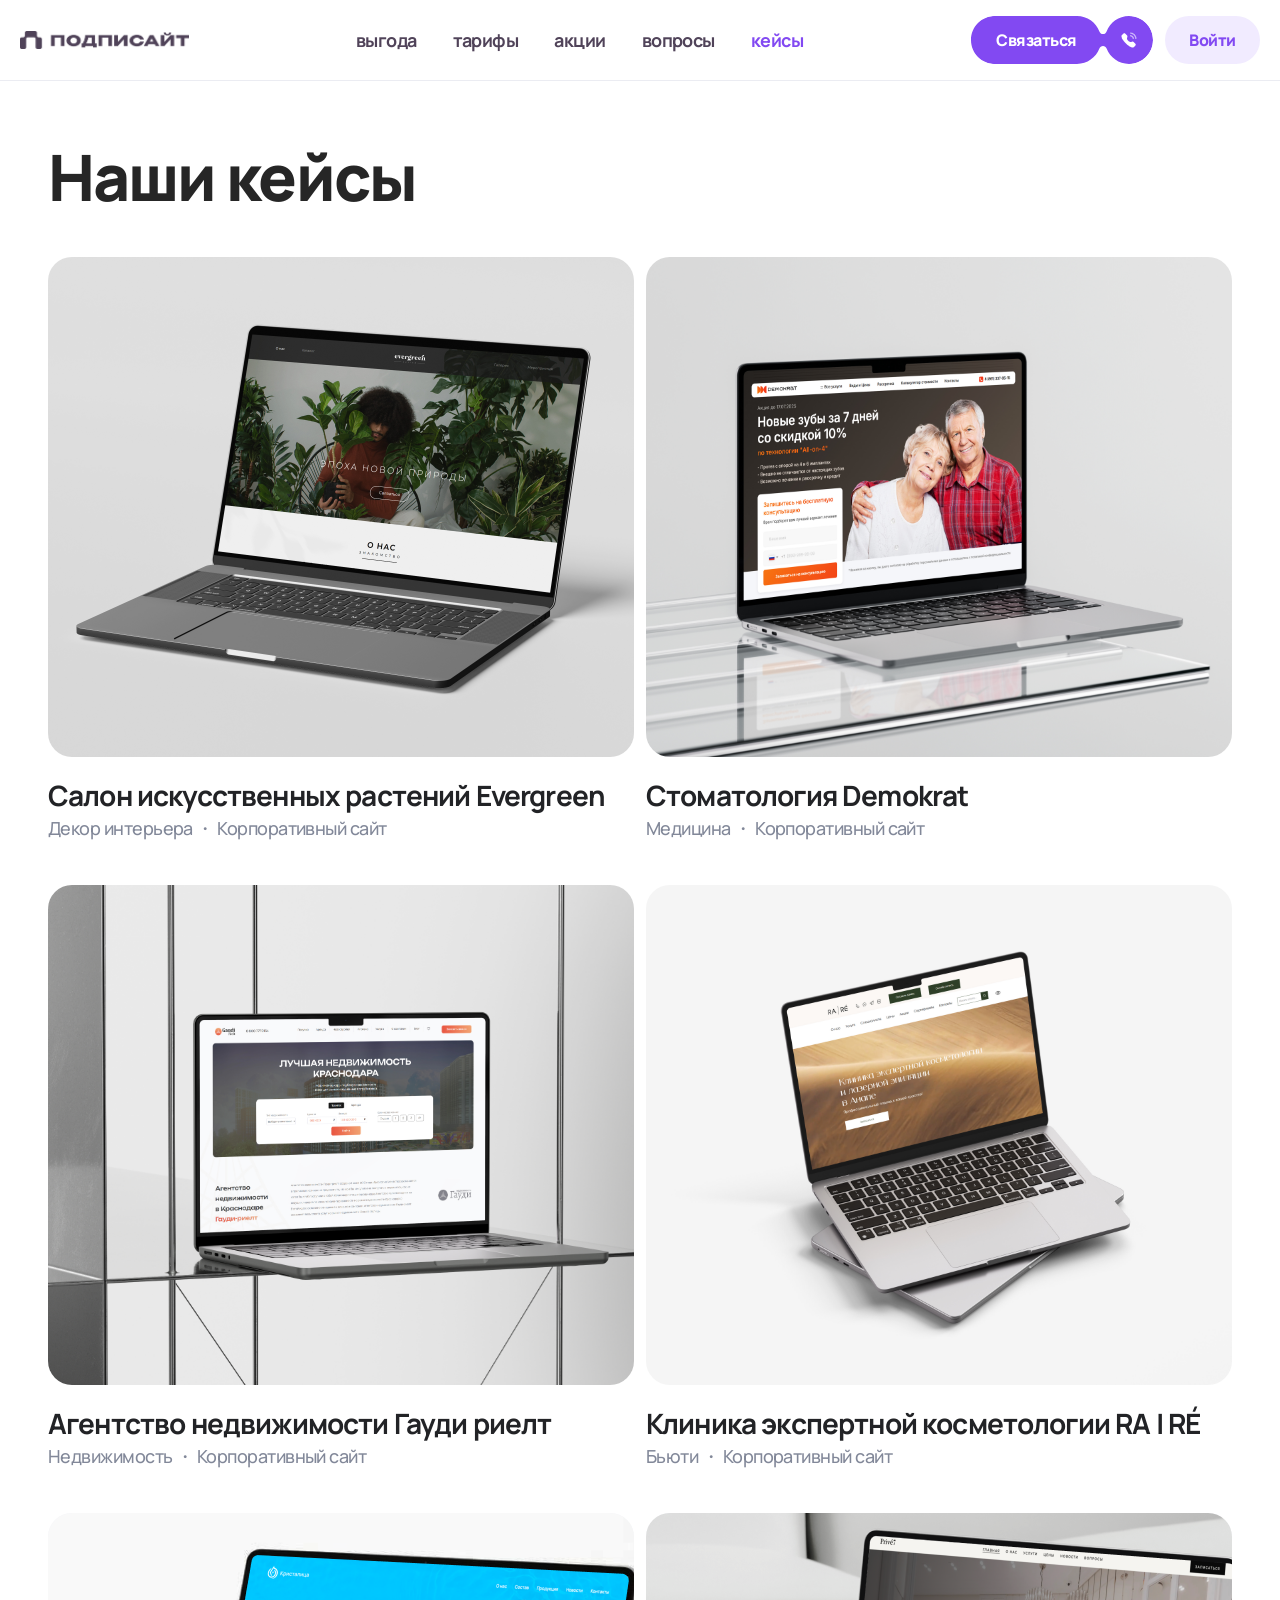
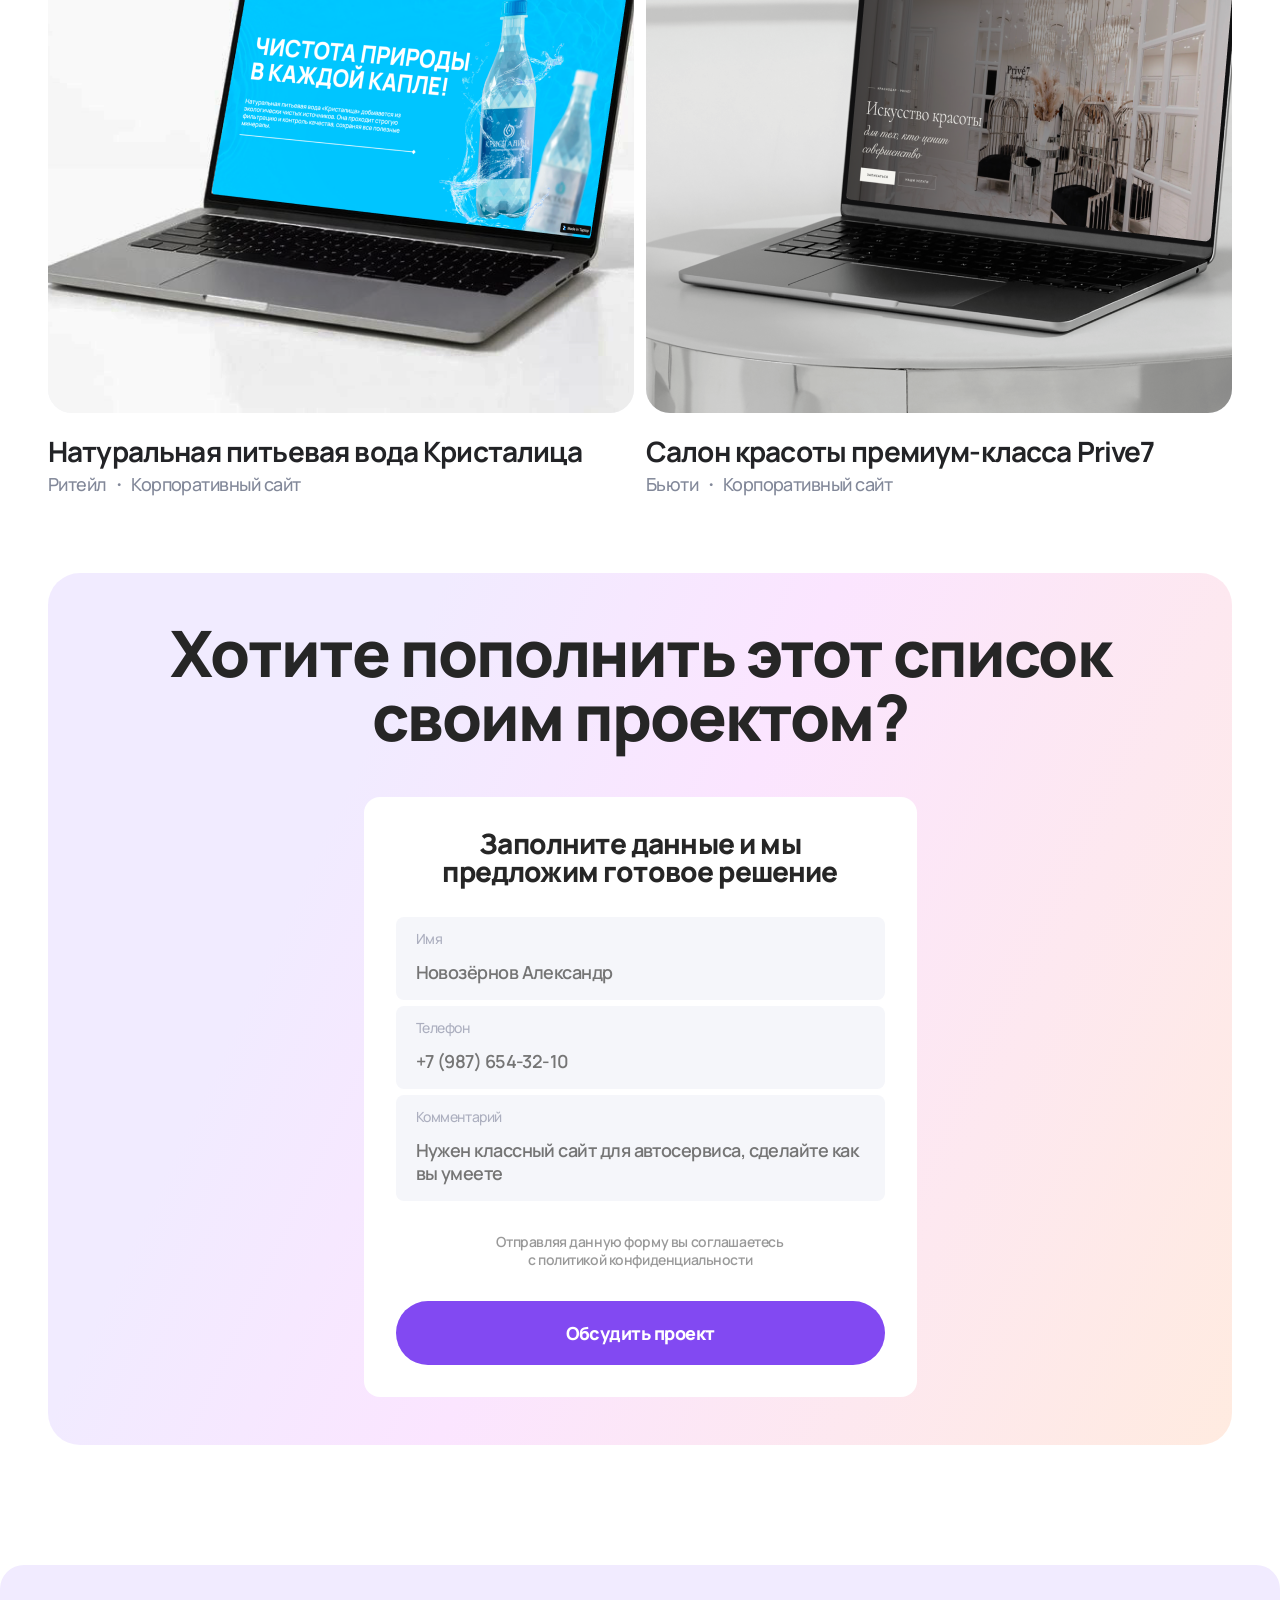
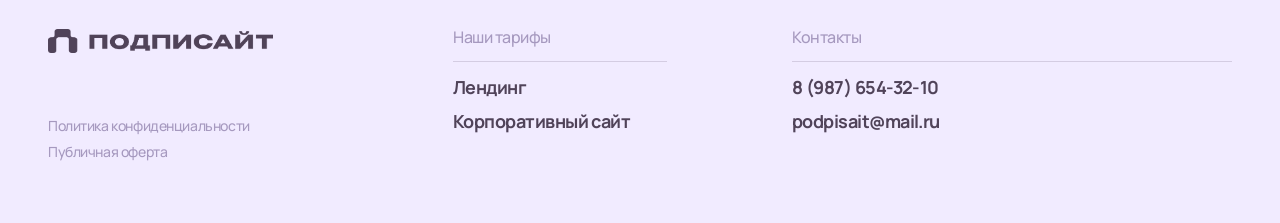
==== cases.html @ 57ae301f "add hero carousel slide 2, mobile UI fixes, new assets - Hero card becomes a carousel: arrow advance" ====
<!DOCTYPE html>
<html lang="ru">
<head>
  <meta charset="UTF-8">
  <meta name="viewport" content="width=device-width, initial-scale=1.0">
  <title>Наши кейсы — Подписайт</title>
  <link rel="preconnect" href="https://fonts.googleapis.com">
  <link rel="preconnect" href="https://fonts.gstatic.com" crossorigin>
  <link href="https://fonts.googleapis.com/css2?family=Manrope:wght@400;500;600;700;800&family=Inter:wght@400;500&display=swap" rel="stylesheet">
  <link rel="stylesheet" href="styles/main.css">
  <style>
    .cp-section {
      padding: 64px 0 80px;
    }
    .cp-inner {
      max-width: 1344px;
      margin: 0 auto;
      padding: 0 48px;
    }
    .cp-title {
      font-size: 64px;
      font-weight: 800;
      color: #262626;
      letter-spacing: -1.92px;
      line-height: 1;
      margin-bottom: 48px;
    }
    .cp-grid {
      display: flex;
      flex-wrap: wrap;
      gap: 48px 12px;
    }
    .cp-card {
      width: calc(50% - 6px);
      display: flex;
      flex-direction: column;
      gap: 24px;
    }
    .cp-img {
      background: #f5f6fa;
      height: 500px;
      border-radius: 24px;
      overflow: hidden;
    }
    .cp-img img {
      width: 100%;
      height: 100%;
      object-fit: cover;
      display: block;
      transition: transform .4s cubic-bezier(.22,1,.36,1);
      transform-origin: center;
    }
    .cp-card:hover .cp-img img { transform: scale(1.2); }
    .cp-card-title {
      font-size: 28px;
      font-weight: 700;
      color: #222326;
      letter-spacing: -0.84px;
      line-height: 1;
      margin: 0;
    }
    .cp-card-type {
      font-size: 18px;
      font-weight: 500;
      color: #828899;
      letter-spacing: -0.54px;
      line-height: 1;
      margin: 10px 0 0;
    }

    /* CTA */
    .cp-cta-wrap {
      max-width: 1344px;
      margin: 0 auto;
      padding: 0 48px 120px;
    }
    .cp-cta-card {
      background: linear-gradient(-64.79deg, #FFEBE0 0%, #FBE5FF 50%, #F1EBFF 75%);
      border-radius: 32px;
      padding: 48px;
      display: flex;
      flex-direction: column;
      align-items: center;
      gap: 48px;
    }
    .cp-cta-title {
      font-size: 64px;
      font-weight: 800;
      color: #262626;
      letter-spacing: -1.92px;
      line-height: 1;
      text-align: center;
      max-width: 1004px;
      margin: 0;
    }
    .cp-form-card {
      background: #fff;
      border-radius: 16px;
      padding: 32px;
      width: 553px;
      display: flex;
      flex-direction: column;
      align-items: center;
      gap: 32px;
    }
    .cp-form-title {
      font-size: 28px;
      font-weight: 800;
      color: #262626;
      letter-spacing: -0.84px;
      text-align: center;
      max-width: 473px;
      line-height: 1;
      margin: 0;
    }
    .cp-fields {
      display: flex;
      flex-direction: column;
      gap: 6px;
      width: 100%;
    }
    .cp-field {
      background: #f5f6fa;
      border-radius: 8px;
      padding: 14px 20px 16px;
      display: flex;
      flex-direction: column;
      gap: 14px;
    }
    .cp-field label {
      font-size: 14px;
      font-weight: 500;
      color: #acafbf;
      letter-spacing: -0.42px;
      line-height: 16px;
      display: block;
    }
    .cp-field input,
    .cp-field textarea {
      font-size: 18px;
      font-weight: 600;
      color: #737580;
      letter-spacing: -0.54px;
      line-height: 23px;
      background: transparent;
      border: none;
      outline: none;
      font-family: 'Manrope', sans-serif;
      width: 100%;
      resize: none;
    }
    .cp-field textarea { min-height: 46px; }
    .cp-privacy {
      font-size: 14px;
      font-weight: 600;
      color: rgba(0,0,0,0.4);
      text-align: center;
      letter-spacing: -0.42px;
      line-height: 18px;
      margin: 0;
    }
    .cp-btn {
      background: #8249f2;
      color: #fff;
      font-size: 18px;
      font-weight: 800;
      letter-spacing: -0.54px;
      border: none;
      border-radius: 100px;
      padding: 23px 33px;
      width: 489px;
      cursor: pointer;
      line-height: 1;
      font-family: 'Manrope', sans-serif;
      transition: opacity .2s;
    }
    .cp-btn:hover { opacity: .88; }

    @media (max-width: 768px) {
      .cp-section { padding: 24px 0 40px; }
      .cp-inner { padding: 0 16px; }
      .cp-title { font-size: 36px; letter-spacing: -1.08px; margin-bottom: 24px; }
      .cp-grid { gap: 32px; }
      .cp-card { width: 100%; gap: 16px; }
      .cp-img { height: 220px; border-radius: 16px; }
      .cp-card-title { font-size: 18px; letter-spacing: -0.54px; }
      .cp-card-type { font-size: 14px; margin: 6px 0 0; }

      .cp-cta-wrap { padding: 0 8px 40px; }
      .cp-cta-card { border-radius: 24px; padding: 32px 16px; gap: 24px; }
      .cp-cta-title { font-size: 28px; letter-spacing: -0.84px; }
      .cp-form-card { width: 100%; padding: 24px 16px; gap: 20px; }
      .cp-form-title { font-size: 20px; }
      .cp-btn { width: 100%; font-size: 16px; padding: 18px 24px; }
    }
  </style>
</head>
<body>

<!-- ═══════════ HEADER ═══════════ -->
<header class="header">
  <div class="header-inner">
    <a class="header-logo" href="index.html"><img src="assets/icons/logo-header.png" alt="Подписайт"></a>

    <nav class="header-nav">
      <a href="index.html#why">выгода</a>
      <a href="index.html#plans">тарифы</a>
      <a href="index.html#sale">акции</a>
      <a href="index.html#faq">вопросы</a>
      <a href="cases.html" style="color:var(--purple);">кейсы</a>
    </nav>

    <div class="header-actions">
      <a class="btn-contact" href="tel:+79876543210">
        <span class="btn-contact-text">Связаться</span>
        <span class="btn-contact-phone-wrap">
          <img class="icon" src="assets/icons/calling.png" alt="">
        </span>
      </a>
      <a class="btn-login" href="#">Войти</a>
      <button class="header-burger" id="headerBurger" aria-label="Меню" onclick="toggleMobileMenu()">
        <span></span><span></span><span></span>
      </button>
    </div>
  </div>
</header>

<div class="mobile-menu" id="mobileMenu">
  <div class="mobile-menu-inner">
    <div class="mobile-menu-nav-group">
      <p class="mobile-menu-label">навигация</p>
      <div class="mobile-menu-divider"></div>
      <div class="mobile-menu-links">
        <a href="index.html#why" onclick="closeMobileMenu()">выгода</a>
        <a href="index.html#plans" onclick="closeMobileMenu()">тарифы</a>
        <a href="index.html#sale" onclick="closeMobileMenu()">акции</a>
        <a href="index.html#faq" onclick="closeMobileMenu()">вопросы</a>
        <a href="cases.html" style="color:var(--purple);" onclick="closeMobileMenu()">кейсы</a>
      </div>
    </div>
    <div class="mobile-menu-contact-group">
      <p class="mobile-menu-label">связаться</p>
      <div class="mobile-menu-divider"></div>
      <div class="mobile-menu-links">
        <a href="tel:+79876543210">8 (987) 654-32-10</a>
        <a href="mailto:podpisait@mail.ru">podpisait@mail.ru</a>
      </div>
    </div>
  </div>
</div>

<script>
function toggleMobileMenu() {
  const menu = document.getElementById('mobileMenu');
  const burger = document.getElementById('headerBurger');
  const open = menu.classList.toggle('open');
  burger.classList.toggle('open', open);
  document.body.style.overflow = open ? 'hidden' : '';
}
function closeMobileMenu() {
  document.getElementById('mobileMenu').classList.remove('open');
  document.getElementById('headerBurger').classList.remove('open');
  document.body.style.overflow = '';
}
</script>

<!-- ═══════════ CASES ═══════════ -->
<section class="cp-section">
  <div class="cp-inner">
    <h1 class="cp-title">Наши кейсы</h1>
    <div class="cp-grid">

      <div class="cp-card">
        <div class="cp-img"><img src="assets/images/case-evergreen.png" alt="Evergreen"></div>
        <div>
          <p class="cp-card-title">Салон искусственных растений Evergreen</p>
          <p class="cp-card-type">Декор интерьера ・ Корпоративный сайт</p>
        </div>
      </div>

      <div class="cp-card">
        <div class="cp-img"><img src="assets/images/case-demokrat.png" alt="Demokrat"></div>
        <div>
          <p class="cp-card-title">Стоматология Demokrat</p>
          <p class="cp-card-type">Медицина ・ Корпоративный сайт</p>
        </div>
      </div>

      <div class="cp-card">
        <div class="cp-img"><img src="assets/images/case-gaudi.png" alt="Гауди риелт"></div>
        <div>
          <p class="cp-card-title">Агентство недвижимости Гауди риелт</p>
          <p class="cp-card-type">Недвижимость ・ Корпоративный сайт</p>
        </div>
      </div>

      <div class="cp-card">
        <div class="cp-img"><img src="assets/images/case-rare.png" alt="RA|RÉ"></div>
        <div>
          <p class="cp-card-title">Клиника экспертной косметологии RA | RÉ</p>
          <p class="cp-card-type">Бьюти ・ Корпоративный сайт</p>
        </div>
      </div>

      <div class="cp-card">
        <div class="cp-img"><img src="assets/images/case-kristalica.png" alt="Кристалица"></div>
        <div>
          <p class="cp-card-title">Натуральная питьевая вода Кристалица</p>
          <p class="cp-card-type">Ритейл ・ Корпоративный сайт</p>
        </div>
      </div>

      <div class="cp-card">
        <div class="cp-img"><img src="assets/images/case-prive7.png" alt="Prive7"></div>
        <div>
          <p class="cp-card-title">Салон красоты премиум-класса Prive7</p>
          <p class="cp-card-type">Бьюти ・ Корпоративный сайт</p>
        </div>
      </div>

    </div>
  </div>
</section>

<!-- ═══════════ CTA ═══════════ -->
<div class="cp-cta-wrap">
  <div class="cp-cta-card">
    <h2 class="cp-cta-title">Хотите пополнить этот список своим проектом?</h2>
    <div class="cp-form-card">
      <h3 class="cp-form-title">Заполните данные и мы предложим готовое решение</h3>
      <div class="cp-fields">
        <div class="cp-field">
          <label>Имя</label>
          <input type="text" placeholder="Новозёрнов Александр">
        </div>
        <div class="cp-field">
          <label>Телефон</label>
          <input type="tel" placeholder="+7 (987) 654-32-10">
        </div>
        <div class="cp-field">
          <label>Комментарий</label>
          <textarea placeholder="Нужен классный сайт для автосервиса, сделайте как вы умеете"></textarea>
        </div>
      </div>
      <p class="cp-privacy">Отправляя данную форму вы соглашаетесь<br>с политикой конфиденциальности</p>
      <button class="cp-btn">Обсудить проект</button>
    </div>
  </div>
</div>

<!-- ═══════════ FOOTER ═══════════ -->
<footer class="footer">
  <div class="footer-inner">
    <div class="footer-left">
      <div class="footer-logo"><img src="assets/icons/logo-footer.png" alt="Подписайт"></div>
      <div class="footer-links">
        <a href="#">Политика конфиденциальности</a>
        <a href="#">Публичная оферта</a>
      </div>
    </div>
    <div class="footer-right">
      <div class="footer-col" style="width:214px;">
        <p class="footer-col-title">Наши тарифы</p>
        <div class="footer-divider"></div>
        <div class="footer-col-items">
          <a href="index.html#plans">Лендинг</a>
          <a href="index.html#plans">Корпоративный сайт</a>
        </div>
      </div>
      <div class="footer-col" style="width:440px;">
        <p class="footer-col-title">Контакты</p>
        <div class="footer-divider"></div>
        <div class="footer-col-items">
          <a href="tel:+79876543210">8 (987) 654-32-10</a>
          <a href="mailto:podpisait@mail.ru">podpisait@mail.ru</a>
        </div>
      </div>
    </div>
  </div>
</footer>

</body>
</html>
---- styles/main.css ----
/* ==========================================
   ПОДПИСАЙТ — Main Styles
   ========================================== */

:root {
  --purple:       #8249f2;
  --purple-light: #f1ebff;
  --orange:       #ff8040;
  --dark-text:    #504359;
  --medium-text:  #9085a6;
  --grey-text:    #737580;
  --grey-60:      #8a8c99;
  --grey-75:      #acafbf;
  --grey-bg:      #f5f6fa;
  --grey-border:  #e1e3eb;
  --purple-note:  #b1a3cc;
}

*, *::before, *::after { box-sizing: border-box; margin: 0; padding: 0; }
html  { scroll-behavior: smooth; }
body  {
  font-family: 'Manrope', sans-serif;
  background: #fff;
  color: var(--dark-text);
  overflow-x: hidden;
}

/* ── Container ── */
.container {
  max-width: 1344px;
  margin: 0 auto;
  padding: 0 48px;
}

/* ==========================================
   HEADER
   ========================================== */
.header {
  position: sticky;
  top: 0;
  z-index: 100;
  background: #fff;
  border-bottom: 1px solid #ebecf2;
}
.header-inner {
  max-width: 1344px;
  margin: 0 auto;
  padding: 16px 20px;
  display: flex;
  align-items: center;
  justify-content: space-between;
  position: relative;
}
.header-logo img { height: 18px; width: auto; display: block; }
.header-nav {
  position:static ;
  justify-self: center;
  transform: none;
  display: flex;
  gap: 36px;
  align-items: center;
}
.header-nav a {
  font-size: 18px;
  font-weight: 700;
  color: var(--dark-text);
  text-decoration: none;
  letter-spacing: -0.54px;
  white-space: nowrap;
  transition: color .2s;
}
.header-nav a:hover { color: var(--purple); }
.header-actions { justify-self: end; display: flex; gap: 12px; align-items: center; }

.btn-contact {
  display: flex;
  align-items: center;
  gap: 8px;
  background: url('../assets/icons/union-btn.svg') no-repeat center / contain;
  color: #fff;
  font-size: 16px;
  font-weight: 800;
  letter-spacing: -0.48px;
  padding: 0 38px;
  height: 48px;
  border-radius: 1000px;
  border: none;
  cursor: pointer;
  text-decoration: none;
  white-space: nowrap;
  transition: opacity .2s;
}

.btn-contact-text {
  line-height: 1;
  transform: translateX(-12px); /* левее */
}

.btn-contact-phone-wrap {
  transform: translateX(23px); /* вправо */
}

.btn-contact:hover { opacity: .9; }
.btn-contact .icon { width: 18px; height: 18px; flex-shrink: 0; margin-top: 5px; }

.btn-login {
  display: flex;
  align-items: center;
  justify-content: center;
  width: 95px;
  height: 48px;
  background: var(--purple-light);
  color: var(--purple);
  font-size: 16px;
  font-weight: 800;
  letter-spacing: -0.48px;
  padding: 16px 24px;
  border-radius: 1000px;
  border: none;
  cursor: pointer;
  text-decoration: none;
  white-space: nowrap;
  transition: background .2s;
}
.btn-login:hover { background: #e5d7ff; }

/* ==========================================
   HERO SECTION
   ========================================== */
.hero-section {
  background: var(--purple-light);
  padding: 32px 0 40px;
  overflow: hidden;
}
.hero-inner {
  max-width: 1344px;
  margin: 0 auto;
  padding: 0 48px;
  display: grid;
  grid-template-columns: 666px 1fr;
  gap: 12px;
  align-items: start;
}
.hero-left { display: flex; flex-direction: column; gap: 12px; }

/* Gradient card (top-left) */
.hero-gradient-card {
  background: linear-gradient(220.5deg, #fecfbd 13.2%, #b080e3 54.3%, #6322ff 128.7%);
  border-radius: 30px;
  padding: 48px;
  min-height: 333px;
  display: flex;
  align-items: center;
  justify-content: center;
  text-align: center;
  position: relative;
  overflow: hidden;
}
.hero-gradient-card h1 {
  font-size: 50px;
  font-weight: 800;
  color: #fff;
  line-height: 1.1;
  letter-spacing: -1.5px;
  max-width: 527px;
   margin: 0 auto;
  position: relative;
  z-index: 1;
}

/* Bottom two small cards */
.hero-cards-row {
  display: grid;
  grid-template-columns: 1fr 1fr;
  gap: 10px;
}
.hero-small-card {
  background: #fff;
  border-radius: 30px;
  padding: 32px;
  min-height: 333px;
  position: relative;
  overflow: hidden;
}
.hero-small-card h3 {
  font-size: 30px;
  font-weight: 800;
  color: var(--dark-text);
  line-height: 1;
  letter-spacing: -0.96px;
  margin-bottom: 16px;
  position: relative;
  z-index: 1;
  max-width: none;
}
.hero-small-card p {
  font-size: 18px;
  font-weight: 500;
  color: var(--medium-text);
  line-height: 1.15;
  letter-spacing: -0.54px;
  position: relative;
  z-index: 1;
  max-width: none;
}
.hero-small-card .card-img {
  position: absolute;
  bottom: -25px;
  right: -5px;
  width: 210px;
  height: auto;
  object-fit: contain;
  object-position: bottom right;
   transform: rotate(8deg);
  transform-origin: bottom right;
}

.card-img1 {
  position: absolute;
  bottom: -8px;
  right: -20px;
  width: 260px;
  height: auto;
  object-fit: contain;
  object-position: bottom right;
   transform: rotate(8deg);
  transform-origin: bottom right;
}

/* Main pricing card (right) */
.hero-main-card {
  background: #fff url('../assets/images/card_background.png');
   background-size: contain;
  background-repeat: no-repeat; 
  border-radius: 30px;
  padding: 48px;
  min-height: 677px;
  position: relative;
  overflow: hidden;
  display: flex;
  flex-direction: column;
  justify-content: flex-start;
}
.hero-main-card h2 {
  font-size: 48px;
  font-weight: 800;
  color: var(--dark-text);
  line-height: 1.1;
  letter-spacing: -1.44px;
  margin-bottom: 20px;
  max-width: 530px;
  position: relative;
  z-index: 2;
}
.hero-main-card .subtitle {
  font-size: 20px;
  font-weight: 500;
  color: var(--medium-text);
  line-height: 1.15;
  letter-spacing: -0.84px;
  margin-bottom: 36px;
  position: relative;
  z-index: 2;
}
.hero-main-card .btn-orange { position: relative; z-index: 2; margin-top: 252px; }

.hero-phone-img {
  position: absolute;
  bottom: -70px;
  right: -280px;
  width: 850px;
  height: auto;
  object-fit: contain;
  object-position: bottom right;
  z-index: 1;
}
.hero-decoration-img {
  position: absolute;
  top: 50%;
  left: 45%;
  transform: translate(-20%, -52%) rotate(-5.77deg);
  width: 580px;
  opacity: 0.5;
  pointer-events: none;
  z-index: 0;
}
.arrow-btn {
  position: absolute;
  bottom: 300px;
  right: 14px;
  width: 39px;
  height: 39px;
  z-index: 3;
  cursor: pointer;
}
.arrow-btn img { width: 100%; height: 100%; display: block; }
.arrow-btn { transition: opacity 0.35s ease; }

.hero-phone-img { transition: opacity 0.4s ease; }
.hero-main-card.hero-slide2-active .hero-phone-img { opacity: 0; }

/* ── Hero Slide 2 ── */
.hero-slide-2 {
  position: absolute;
  inset: 0;
  border-radius: 30px;
  overflow: hidden;
  z-index: 10;
  opacity: 0;
  pointer-events: none;
  transition: opacity 0.4s ease;
  display: flex;
  flex-direction: column;
  align-items: center;
  justify-content: flex-start;
  padding: 52px 48px 48px;
  background: linear-gradient(248.29deg, #793df2 22.667%, #331a66 87.459%);
}
.hero-slide-2.active {
  opacity: 1;
  pointer-events: auto;
}
.hero-s2-blur {
  position: absolute;
  pointer-events: none;
}
.hero-s2-blur-1 {
  width: 525px;
  left: -247px;
  top: 85px;
  opacity: 0.6;
  filter: blur(72px);
  transform: rotate(23.25deg);
}
.hero-s2-blur-2 {
  width: 332px;
  left: 114px;
  top: -177px;
  opacity: 0.4;
  filter: blur(72px);
  transform: rotate(69.43deg);
}
.hero-s2-heading {
  font-size: 44px;
  font-weight: 800;
  color: #fff;
  text-align: center;
  letter-spacing: -1.32px;
  line-height: 1.1;
  position: relative;
  z-index: 2;
  margin: 0 0 28px;
}
.hero-s2-btn {
  position: relative !important;
  z-index: 2;
  margin-top: 0 !important;
  margin-bottom: 36px;
  bottom: auto !important;
  left: auto !important;
  right: auto !important;
  width: auto !important;
  flex-shrink: 0;
}
.hero-s2-preview {
  position: relative;
  z-index: 2;
  width: 100%;
  max-width: 380px;
  border-radius: 14px;
  overflow: hidden;
  flex: 1 1 auto;
  min-height: 0;
  box-shadow: 0 20px 60px rgba(0,0,0,0.35);
}
.hero-s2-preview img {
  width: 100%;
  height: 100%;
  display: block;
  object-fit: cover;
  object-position: top center;
}
.hero-s2-back {
  position: absolute;
  left: 14px;
  top: 50%;
  transform: translateY(-50%);
  width: 39px;
  height: 39px;
  cursor: pointer;
  z-index: 12;
}
.hero-s2-back img {
  width: 100%;
  height: 100%;
  display: block;
  transform: rotate(180deg);
}

/* Buttons */
.btn-orange {
  display: inline-flex;
  align-items: center;
  justify-content: center;
  background: var(--orange);
  color: #fff;
  font-size: 20px;
  font-weight: 800;
  letter-spacing: -0.84px;
  padding: 26px 39px;
  border-radius: 999px;
  border: none;
  cursor: pointer;
  text-decoration: none;
  white-space: nowrap;
  transition: background .2s;
  align-self: flex-start;
    margin-left: 5px;
}
.btn-orange:hover { background: #E56422; }

/* ==========================================
   COOKIE BANNER
   ========================================== */
.cookie-banner {
  position: fixed;
  bottom: 24px;
  right: 24px;
  z-index: 500;
  background: #fff;
  border-radius: 24px;
  padding: 16px 24px;
  width: 350px;
  box-shadow: 0 8px 40px rgba(80,67,89,.14);
  display: flex;
  flex-direction: column;
  gap: 14px;
}
.cookie-banner.hidden { display: none; }

.cookie-icon {
  width: 40px;
  height: 40px;
  object-fit: contain;
  object-position: center;
  align-self: center;
  display: block;
}
.cookie-text {
  font-size: 12px;
  font-weight: 500;
  color: var(--grey-text);
  line-height: 1.5;
  letter-spacing: -0.36px;
}
.cookie-text a { color: var(--purple); font-weight: 800; text-decoration: underline; }
.btn-cookie {
  background: var(--purple);
  color: #fff;
  font-size: 14px;
  font-weight: 800;
  letter-spacing: -0.42px;
  padding: 12px 20px;
  border-radius: 100px;
  border: none;
  cursor: pointer;
  transition: opacity .2s;
  font-family: 'Manrope', sans-serif;
}
.btn-cookie:hover { opacity: .9; }

/* ==========================================
   TAGLINE SECTION
   ========================================== */
.tagline-section {
  padding: 160px 48px;
  text-align: center;
  overflow: hidden;
}
.tagline-text {
  font-family: 'Inter', 'Manrope', sans-serif;
  font-size: 72px;
  font-weight: 500;
  letter-spacing: -2.16px;
  line-height: 1.2;
  display: inline;
  color: var(--dark-text);
}
.tagline-gradient {
  background: linear-gradient(192.4deg, #6322ff 2.8%, #b080e3 59.2%, #fecfbd 96.9%);
  -webkit-background-clip: text;
  -webkit-text-fill-color: transparent;
  background-clip: text;
}

/* ==========================================
   HOW IT WORKS
   ========================================== */
.how-section {
  max-width: 1344px;
  margin: 0 auto;
  padding: 160px 48px 0;
}
.how-card {
  background: var(--purple-light);
  border-radius: 32px;
  min-height: 821px;
  display: grid;
  grid-template-columns: 1fr 666px;
  position: relative;
  overflow: hidden;
}
.how-left {
  padding: 48px 48px 0;
  display: flex;
  flex-direction: column;
}
.how-left h2 {
  font-size: 64px;
  font-weight: 800;
  line-height: 1;
  letter-spacing: -1.92px;
  color: var(--dark-text);
 white-space: nowrap;
}
.how-left h2 span { color: var(--purple); }
.how-woman-img {
  position: absolute;
  bottom: -2px;
  left: 8px;
  width: 599px;
  height: 599px;
  object-fit: cover;
  object-position: top center;
  transform: translateX(-30px);
}
.how-man-img { display: none; }
.how-right {
  padding: 48px 48px 48px 0;
  display: flex;
  flex-direction: column;
  gap: 6px;
  justify-content: center;
  margin-top: 200px;
   transform: translateX(-225px);
}
.how-step {
  background: #fff;
  border-radius: 24px;
  padding: 18px;
  display: flex;
  gap: 56px;
  align-items: flex-start;
  min-height: 133px;
  border: 1px solid transparent;
  transition: background-color .2s ease, border-color .2s ease, color .2s ease;
}
.how-step.active {
  border-color: var(--purple);
}

.how-step-num {
  font-size: 22px;
  font-weight: 800;
  color: var(--purple);
  letter-spacing: -0.72px;
  min-width: 30px;
  flex-shrink: 0;
  transition: color .2s ease;
}
.how-step.inactive .how-step-num { color: var(--grey-60); }
.how-step-title {
  font-size: 22px;
  font-weight: 800;
  color: var(--dark-text);
  letter-spacing: -0.72px;
  line-height: 1.1;
  min-width: 154px;
  flex-shrink: 0;
  margin-top: 20px;
}
.how-step.inactive .how-step-title { color: var(--grey-60); }
.how-step-desc {
  font-size: 15px;
  font-weight: 500;
  color: var(--grey-60);
  line-height: 1.25;
  letter-spacing: -0.54px;
  flex: 1;
   margin-top: 20px;
   transition: color .2s ease;
}
.how-step.active .how-step-title,
.how-step.active .how-step-desc {
  color: #121212;
}
.how-step.inactive {
  background: var(--grey-bg);
}
.how-arrow {
  padding-left: 300px;
  display: flex;
}
.how-arrow img {
  width: 24px;
  height: 24px;
  display: block;
  transition: filter .2s ease;
}



/* ==========================================
   WHY SECTION
   ========================================== */
.why-section {
  padding: 160px 48px 0;
}
.why-inner {
  max-width: 1344px;
  margin: 0 auto;
  padding: 0 48px;
}
.why-heading {
  font-size: 64px;
  font-weight: 800;
  color: var(--dark-text);
  letter-spacing: -1.92px;
  line-height: 1;
  text-align: center;
  margin-bottom: 80px;
  max-width: 1059px;
  margin-left: auto;
  margin-right: auto;
}

.why-heading-word-rotator {
  position: relative;
  display: inline-block;
  vertical-align: top;
  min-width: 285px;
  height: 1.05em;
  overflow: hidden;
}
.why-heading-word {
  position: absolute;
  left: 0;
  top: 0;
  width: 100%;
  text-align: left;
  opacity: 0;
  transform: translateY(-105%);
  animation: whyWordDrop 6s ease-in-out infinite;
}
.why-heading-word:nth-child(2) {
  animation-delay: 2s;
}
.why-heading-word:nth-child(3) {
  animation-delay: 4s;
}
.why-heading-word.is-visible {
  opacity: 1;
}

@keyframes whyWordDrop {
  0% {
    opacity: 0;
    transform: translateY(-105%);
  }
  8%,
  28% {
    opacity: 1;
    transform: translateY(0);
  }
  36%,
  100% {
    opacity: 0;
    transform: translateY(105%);
  }
}

.why-block {
  display: grid;
  grid-template-columns: 1fr 706px;
  gap: 0 48px;
  align-items: center;
  margin-bottom: 80px;
  min-height: 492px;
}


.why-block.rev {
  grid-template-columns: 706px 1fr;
}
.why-block.rev .why-text { order: 2; }
.why-block.rev .why-img-wrap { order: 1; }

.why-text {}
.why-text h3 {
  font-size: 30px;
  font-weight: 800;
  color: var(--dark-text);
  letter-spacing: -1.44px;
  line-height: 1;
  margin-bottom: 20px;
}
.why-text p {
  font-size: 18px;
  font-weight: 500;
  color: var(--grey-60);
  line-height: 1.15;
  letter-spacing: -0.72px;
}
.why-img-wrap {
  border-radius: 30px;
  overflow: hidden;
  height: 492px;
  position: relative;
  background: var(--grey-bg);
}

.why-img-wrap--savings {
  overflow: visible;
}



.why-img-wrap--savings > img.main-bg {
  border-radius: 30px;
}

.why-img-wrap--support {
  overflow: visible;
}

.why-img-wrap > img.main-bg {
  width: 100%;
  height: 100%;
  object-fit: cover;
  border-radius: 30px;
}

/* ==========================================
   PLANS SECTION
   ========================================== */
.plans-section {
  padding: 160px 48px 40px;
  max-width: 1344px;
  margin: 0 auto;
}
.plans-card {
  background: linear-gradient(120deg, #ece4f6 0%, #f6e8f0 70%, #ffe9dd 100%);
  border-radius: 32px;
  min-height: 0;
  padding: 24px 24px 0;
  display: grid;
   grid-template-columns: 1fr 540px;
  gap: 20px;
  position: relative;
  overflow: visible;
}
.plans-left {}
.plans-left h2 {
  font-size: 58px;
  font-weight: 800;
  color: var(--dark-text);
  letter-spacing: -1.92px;
  line-height: 1;
  margin-bottom: 26px;
  max-width: 520px;
  margin-top: 20px;
}
.plans-tabs-wrap {
  background: rgba(255,255,255,.7);
  border-radius: 100px;
  padding: 8px;
  height: 88px;
  display: flex;
  align-items: center;
  justify-content: space-between;
  margin: 12px 0 20px;
  position: relative;
}
.tab-slider {
  position: absolute;
  background: var(--purple);
  border-radius: 100px;
  z-index: 0;
  pointer-events: none;
  transition: left .35s cubic-bezier(.22,1,.36,1), width .35s cubic-bezier(.22,1,.36,1);
}
.plan-tab {
  font-size: 28px;
  font-weight: 600;
  color: #504359;
  letter-spacing: -0.84px;
  padding: 22px 24px;
  border-radius: 100px;
  cursor: pointer;
  border: none;
  background: transparent;
  font-family: 'Manrope', sans-serif;
  white-space: nowrap;
  transition: color .35s;
  line-height: 1;
  position: relative;
  z-index: 1;
}
.plan-tab.active {
  color: #fff;
}
.plans-list-wrap {
  background: rgba(255,255,255,.35);
  border-radius: 32px;
  overflow: hidden;
  max-width: 600px;
  padding: 40px 40px 36px;
  margin-top: 120px;
}
.plans-tab-content { display: none; padding: 0; }
.plans-tab-content.active { display: block; margin-top: 24px; }
.plans-features {
  list-style: none;
  display: flex;
  flex-direction: column;
  gap: 24px;
  margin-bottom: 16px;
}
.plans-features li {
  display: flex;
  gap: 24px;
  align-items: flex-start;
}
.plans-features .tick {
  width: 22px;
  height: 22px;
  flex-shrink: 0;
  margin-top: 1px;
}
.plans-features .ft {
  font-size: 20px;
  font-weight: 600;
  color: var(--dark-text);
  line-height: 1.1;
  letter-spacing: -0.6px;
}
.plans-features .note { color: var(--purple-note); }

.btn-plan {
  display: flex;
  align-items: center;
  justify-content: center;
  background: var(--orange);
  color: #fff;
  font-size: 20px;
  font-weight: 800;
  letter-spacing: -0.6px;
  padding: 24px 30px;
  border-radius: 100px;
  border: none;
  cursor: pointer;
  width: 100%;
  text-decoration: none;
  margin-top: 24px;
  transition: background .2s;
}
.btn-plan:hover { background: #E56422; }

.plans-right {
  display: flex;
 align-items: flex-end;
  justify-content: center;
  overflow: hidden;
  border-radius: 30px;
}
.plans-phone-wrap {
  position: relative;
  width: 520px;
  transform: translateY(220px);
   isolation: isolate;
}

.plans-phone-screen {
  position: absolute;
  left: 28px;
  right: 28px;
  top: 6px;
  bottom: 56px;
  border-radius: 34px;
  overflow: hidden;
  z-index: 1;
  background: #000;
}
.plans-phone-video {
  position: absolute;
  inset: 0;
  width: 100%;
  height: 100%;
  object-fit: cover;
  display: block;
}

.plans-iphone {
 width: 520px;
  margin-top: -20px;
  transform: none;
  object-fit: contain;
  filter: drop-shadow(0 32px 64px rgba(80,67,89,.15));
  position: relative;
  z-index: 3;
  pointer-events: none;
}


/* ==========================================
   CASES SECTION
   ========================================== */
.cases-section {
  max-width: 1344px;
  margin: 0 auto;
  padding: 160px 48px 0;
}
.cases-section h2 {
  font-size: 64px;
  font-weight: 800;
  color: var(--dark-text);
  letter-spacing: -1.92px;
  line-height: 1;
  margin-bottom: 48px;
}
.cases-grid {
  display: grid;
  grid-template-columns: 1fr 1fr;
  gap: 48px 12px;
  margin-bottom: 48px;
}
.case-item { display: flex; flex-direction: column; gap: 24px; }
.case-img-wrap {
  background: var(--grey-bg);
  border-radius: 24px;
  height: 500px;
  overflow: hidden;
  position: relative;
}
.case-img-wrap img {
  position: absolute;
  inset: 0;
  width: 100%;
  height: 100%;
  object-fit: cover;
  transition: transform .35s ease;
  transform-origin: center;
}
.case-item:hover .case-img-wrap img { transform: scale(1.2); }
.case-title {
  font-size: 28px;
  font-weight: 700;
  color: var(--dark-text);
  letter-spacing: -0.84px;
  line-height: 1;
  margin-bottom: 8px;
}
.case-type {
  font-size: 18px;
  font-weight: 500;
  color: #828899;
  letter-spacing: -0.54px;
}
.cases-btn-wrap { display: flex; justify-content: center; }
.btn-orange-sm {
  display: inline-flex;
  align-items: center;
  justify-content: center;
  background: var(--orange);
  color: #fff;
  font-size: 18px;
  font-weight: 800;
  letter-spacing: -0.54px;
  padding: 23px 46px;
  border-radius: 100px;
  border: none;
  cursor: pointer;
  text-decoration: none;
  transition: opacity .2s;
}
.btn-orange-sm:hover { opacity: .9; }

/* ==========================================
   ADDONS SECTION
   ========================================== */
.addons-section {
  max-width: 1344px;
  margin: 0 auto;
  padding: 160px 48px 0;
}
.addons-section h2 {
  font-size: 64px;
  font-weight: 800;
  color: var(--dark-text);
  letter-spacing: -1.92px;
  text-align: center;
  margin-bottom: 48px;
}
.addons-grid {
  display: grid;
  grid-template-columns: 454px 1fr;
  grid-template-rows: 434px 418px;
  gap: 12px;
  max-width: 916px;
  margin: 0 auto;
  position: relative;
}

/* Flip cards */
.flip-card { perspective: 1200px; cursor: pointer; }
.flip-card-inner {
  position: relative;
  width: 100%;
  height: 100%;
  transition: transform .7s cubic-bezier(.4,0,.2,1);
  transform-style: preserve-3d;
}
.flip-card:hover .flip-card-inner,
.flip-card.flipped .flip-card-inner { transform: rotateY(180deg); }
.flip-card-front,
.flip-card-back {
  position: absolute;
  width: 100%;
  height: 100%;
  backface-visibility: hidden;
  -webkit-backface-visibility: hidden;
  border-radius: 33px;
  overflow: hidden;
  padding: 44px;
}
.flip-card-back { transform: rotateY(180deg); }
.flip-card-front.purple { background: var(--purple-light); }
.flip-card-front.grey   { background: var(--grey-bg); }
.flip-card-back.purple  { background: var(--purple-light); }
.flip-card-back.grey    { background: var(--grey-bg); }

.flip-front-title {
  font-size: 36px;
  font-weight: 800;
  color: var(--dark-text);
  letter-spacing: -1.08px;
}
.flip-front-img {
  position: absolute;
  bottom: 0;
  right: 16px;
  max-height: 72%;
  object-fit: contain;
  object-position: bottom right;
}
.flip-back-title {
  font-size: 33px;
  font-weight: 800;
  color: var(--dark-text);
  letter-spacing: -0.98px;
  line-height: 1;
  margin-bottom: 20px;
}
.flip-back-desc {
  font-size: 22px;
  font-weight: 500;
  color: var(--medium-text);
  line-height: 1.1;
  letter-spacing: -0.65px;
}
.flip-back-list {
  list-style: none;
  display: flex;
  flex-direction: column;
  gap: 18px;
  margin: 0;
  padding: 0;
}
.flip-back-list li {
  font-size: 22px;
  font-weight: 600;
  color: var(--dark-text);
  letter-spacing: -0.65px;
  line-height: 1.15;
  padding-left: 20px;
  position: relative;
}
.flip-back-list li::before {
  content: '—';
  position: absolute;
  left: 0;
  color: var(--purple);
}

/* ==========================================
   SALE SECTION
   ========================================== */
.sale-section {
  max-width: 1344px;
  margin: 0 auto;
  padding: 160px 48px 0;
}
.sale-card {
 background: #fff url('../assets/images/purple_background.png');
  background-size: cover;
  background-position: right -40px top 0px;
  border-radius: 32px;
  min-height: 750px;
  position: relative;
  overflow: hidden;
  padding: 48px;
}
.sale-card h2 {
  font-size: 96px;
  font-weight: 800;
  line-height: .9;
  letter-spacing: -2.88px;
  background: linear-gradient(84.6deg, #fff 15%, rgba(200,186,233,.54) 170%);
  -webkit-background-clip: text;
  -webkit-text-fill-color: transparent;
  background-clip: text;
  max-width: 698px;
  margin-bottom: 32px;
  position: relative;
  z-index: 2;
}
.sale-card p {
  font-size: 24px;
  font-weight: 500;
  color: rgba(255,255,255,.8);
  line-height: 1.2;
  letter-spacing: -0.72px;
  max-width: 442px;
  margin-bottom: 48px;
  position: relative;
  z-index: 2;
}
.btn-orange-lg {
  display: inline-flex;
  align-items: center;
  justify-content: center;
  background: var(--orange);
  color: #fff;
  font-size: 33px;
  font-weight: 800;
  letter-spacing: -1px;
  padding: 32px 44px;
  border-radius: 51px;
  top: 60px;
  border: none;
  cursor: pointer;
  text-decoration: none;
  transition: opacity .2s;
  position: relative;
  z-index: 2;
}
.btn-orange-lg:hover { opacity: .9; }
.sale-info-icon {
  position: absolute;
  top: 48px;
  right: 48px;
  width: 36px;
  height: 36px;
  z-index: 3;
}
.sale-glow-1 {
  position: absolute;
  right: 464px;
  top: -51px;
  width: 973px;
  height: 851px;
  background: radial-gradient(ellipse at center, rgba(172,131,255,1) 0%, rgba(214,193,255,.5) 40%, transparent 80%);
  filter: blur(100px);
  opacity: .29;
  mix-blend-mode: plus-lighter;
  border-radius: 50%;
  pointer-events: none;
}
.sale-glow-2 {
  position: absolute;
  right: 200px;
  top: 23px;
  width: 729px;
  height: 702px;
  background: rgba(189,156,255,.57);
  filter: blur(100px);
  opacity: .29;
  mix-blend-mode: plus-lighter;
  border-radius: 50%;
  pointer-events: none;
}
.sale-visuals {
  position: absolute;
  top: 0; right: 50; bottom: 0;
  width: 700px;
  pointer-events: none;
  overflow: hidden;
}
.sale-gift-mob-blur, .sale-gift-mob-main { display: none; }
.sale-gift {
  position: absolute;
  bottom: 60px;
  right: 300px;
  width: 430px;
  transform: rotate(-173deg) scaleY(-1);
  filter: blur(12.5px);
  opacity: .87;
}
.sale-confetti-a {
  position: absolute;
  bottom: 0;
  right: 30px;
  width: 520px;
  transform: rotate(10.9deg);
  opacity: .9;
  object-fit: contain;
  object-position: bottom;
}
.sale-confetti-b {
  position: absolute;
  top: -80px;
  right: -80px;
  width: 414px;
  transform: rotate(-165deg) scaleY(-1);
  filter: blur(9.8px);
  opacity: .87;
}

/* ==========================================
   FAQ SECTION
   ========================================== */
.faq-section {
  max-width: 1344px;
  margin: 0 auto;
  padding: 160px 48px 0;
}
.faq-section h2 {
  font-size: 64px;
  font-weight: 800;
  color: var(--dark-text);
  letter-spacing: -1.92px;
  margin-bottom: 48px;
  max-width: 666px;
}
.faq-list { display: flex; flex-direction: column; gap: 12px; max-width: 892px; }
.faq-item {
  background: var(--grey-bg);
  border-radius: 24px;
  overflow: hidden;
}
.faq-header {
  display: flex;
  justify-content: space-between;
  align-items: center;
  gap: 32px;
  padding: 32px;
  cursor: pointer;
  user-select: none;
}
.faq-q {
  font-size: 24px;
  font-weight: 700;
  color: var(--dark-text);
  letter-spacing: -0.72px;
  flex: 1;
  line-height: 1;
}
.faq-icon {
  width: 24px;
  height: 24px;
  flex-shrink: 0;
  transition: transform .3s;
  display: block;
}
.faq-item.open .faq-icon { transform: rotate(180deg); }
.faq-body {
  max-height: 0;
  overflow: hidden;
  transition: max-height .35s ease;
}
.faq-item.open .faq-body { max-height: 300px; }
.faq-body-inner {
  padding: 0 32px 32px;
  font-size: 18px;
  font-weight: 500;
  color: var(--grey-60);
  line-height: 1.55;
  letter-spacing: -0.36px;
}

/* ==========================================
   CTA FORM SECTION
   ========================================== */
.cta-section {
  max-width: 1344px;
  margin: 0 auto;
  padding: 160px 48px 160px;
}
.cta-card {
  background: linear-gradient(-58.4deg, #ffeee0 0%, #fbe5ff 50%, #f1ebff 75%);
  border-radius: 32px;
  min-height: 680px;
  padding: 48px;
  display: grid;
  grid-template-columns: 1fr 553px;
  gap: 48px;
  position: relative;
  overflow: hidden;
}
.cta-left h2 {
  font-size: 64px;
  font-weight: 800;
  color: var(--dark-text);
  letter-spacing: -1.92px;
  line-height: 1;
  max-width: 618px;
}
.cta-photo {
  position: absolute;
  left: 0;
  bottom: 0;
  width: 486px;
  height: 486px;
  object-fit: cover;
  pointer-events: none;
}
.cta-form-card {
  background: #fff;
  border-radius: 16px;
  padding: 32px;
  display: flex;
  flex-direction: column;
  gap: 32px;
  position: relative;
  z-index: 1;
}
.cta-form-card h3 {
  font-size: 28px;
  font-weight: 800;
  color: var(--dark-text);
  letter-spacing: -0.84px;
  line-height: 1;
}
.form-fields { display: flex; flex-direction: column; gap: 6px; }
.form-field {
  background: var(--grey-bg);
  border-radius: 8px;
  padding: 14px 20px 16px;
  display: flex;
  flex-direction: column;
  gap: 14px;
}
.form-field label {
  font-size: 14px;
  font-weight: 500;
  color: var(--grey-75);
  letter-spacing: -0.42px;
  line-height: 1;
}
.form-field input,
.form-field textarea {
  font-size: 18px;
  font-weight: 600;
  color: var(--grey-text);
  letter-spacing: -0.54px;
  background: transparent;
  border: none;
  outline: none;
  resize: none;
  font-family: 'Manrope', sans-serif;
  width: 100%;
  line-height: 1.3;
}
.form-field textarea { min-height: 46px; }
.form-privacy {
  font-size: 14px;
  font-weight: 600;
  color: rgba(0,0,0,.4);
  text-align: center;
  line-height: 1.3;
  letter-spacing: -0.42px;
}
.btn-purple {
  display: flex;
  align-items: center;
  justify-content: center;
  background: var(--purple);
  color: #fff;
  font-size: 18px;
  font-weight: 800;
  letter-spacing: -0.54px;
  padding: 23px 33px;
  border-radius: 100px;
  border: none;
  cursor: pointer;
  width: 100%;
  transition: opacity .2s;
  font-family: 'Manrope', sans-serif;
}
.btn-purple:hover { opacity: .9; }

/* ==========================================
   FOOTER
   ========================================== */
.footer {
  background: var(--purple-light);
  border-radius: 24px 24px 0 0;
  padding: 64px 0;
  overflow: hidden;
}
.footer-inner {
  max-width: 1344px;
  margin: 0 auto;
  padding: 0 48px;
  display: flex;
  justify-content: space-between;
  align-items: flex-start;
}
.footer-left {
  display: flex;
  flex-direction: column;
  justify-content: space-between;
  min-height: 130px;
  width: 327px;
}
.footer-logo img { height: 24px; width: auto; display: block; }
.footer-links { display: flex; flex-direction: column; gap: 12px; }
.footer-links a {
  font-size: 14px;
  font-weight: 500;
  color: #a699bf;
  letter-spacing: -0.42px;
  text-decoration: none;
  transition: color .2s;
  line-height: 1;
}
.footer-links a:hover { color: var(--purple); }
.footer-right { display: flex; gap: 125px; }
.footer-col { display: flex; flex-direction: column; gap: 16px; }
.footer-col-title {
  font-size: 16px;
  font-weight: 500;
  color: #a699bf;
  letter-spacing: -0.48px;
  line-height: 1;
}
.footer-divider { height: 1px; background: #d4cce2; }
.footer-col-items { display: flex; flex-direction: column; gap: 16px; }
.footer-col-items a {
  font-size: 18px;
  font-weight: 700;
  color: var(--dark-text);
  letter-spacing: -0.54px;
  text-decoration: none;
  line-height: 1;
  transition: color .2s;
}
.footer-col-items a:hover { color: var(--purple); }

/* ==========================================
   NOTIFICATION WIDGET (in why-block)
   ========================================== */
.notif-card {
  position: absolute;
  background: #fff;
  border: 1px solid var(--grey-border);
  border-radius: 20px;
  width: 320px;
  box-shadow: 0 8px 32px rgba(0,0,0,.08);
  left: -75px;
  bottom: -70px;
  transform: none;
  overflow: hidden;
  padding: 28px 24px 5px;
  text-align: center;
  z-index: 3;
}


.support-phone {
  position: absolute;
  right: -86px;
  bottom: 128px;
  width: 146px;
  height: 182px;
  z-index: 4;
}

.notif-close {
  position: absolute;
  top: 15px;
  right: 14px;
  width: 28px;
  height: 28px;
  background: var(--grey-bg);
  border-radius: 50%;
  border: none;
  cursor: pointer;
  display: flex;
  align-items: center;
  justify-content: center;
}
.notif-close img { width: 16px; height: 16px; }
.notif-title {
  font-size: 24px;
  font-weight: 800;
  color: var(--dark-text);
  letter-spacing: -0.72px;
  margin-bottom: 12px;
}
.notif-sub {
  font-size: 18px;
  font-weight: 600;
  color: var(--grey-75);
  letter-spacing: -0.54px;
  margin-bottom: -17px;
  line-height: 1.3;
}
.notif-img {
 display: block;
  width: 100%;
  height: 140px;
  object-fit: contain;
  object-position: bottom;
   margin-top: 0;
}

.support-wrap { overflow: visible; }

/* ==========================================
   SCROLL REVEAL
   ========================================== */
.reveal {
  opacity: 0;
  transform: translateY(30px);
  transition: opacity 0.7s cubic-bezier(.22,1,.36,1), transform 0.7s cubic-bezier(.22,1,.36,1);
}
.reveal.revealed {
  opacity: 1;
  transform: translateY(0);
}

/* ==========================================
   TAGLINE CURSOR
   ========================================== */
.tagline-cursor {
  display: inline-block;
  color: #8249f2;
  animation: blink 0.75s step-end infinite;
  transition: opacity 0.6s ease;
  font-weight: 400;
}
@keyframes blink {
  0%, 100% { opacity: 1; }
  50%       { opacity: 0; }
}

/* ==========================================
   MODALS
   ========================================== */
.modal-overlay {
  display: none;
  position: fixed;
  inset: 0;
  background: rgba(0,0,0,.48);
  z-index: 9999;
  align-items: center;
  justify-content: center;
  padding: 40px 20px;
  backdrop-filter: blur(4px);
}
.modal-overlay.open { display: flex; }
.modal-card {
  background: #fff;
  border-radius: 24px;
  max-width: 720px;
  width: 100%;
  max-height: 82vh;
  overflow-y: auto;
  padding: 48px 48px 40px;
  position: relative;
  scroll-behavior: smooth;
}
.modal-card::-webkit-scrollbar { width: 4px; }
.modal-card::-webkit-scrollbar-track { background: transparent; }
.modal-card::-webkit-scrollbar-thumb { background: #d0c8e8; border-radius: 4px; }
.modal-close {
  position: sticky;
  top: 0;
  float: right;
  margin-left: 16px;
  background: var(--purple-light);
  border: none;
  cursor: pointer;
  width: 36px;
  height: 36px;
  border-radius: 50%;
  display: flex;
  align-items: center;
  justify-content: center;
  flex-shrink: 0;
  z-index: 1;
  transition: background .2s;
}
.modal-close:hover { background: #e0d3ff; }
.modal-close img { width: 14px; height: 14px; }
.modal-title {
  font-size: 28px;
  font-weight: 800;
  color: #262626;
  letter-spacing: -0.84px;
  margin-bottom: 28px;
  line-height: 1.1;
}
.modal-text {
  font-size: 15px;
  font-weight: 500;
  color: var(--dark-text);
  line-height: 1.7;
  letter-spacing: -0.3px;
}
.modal-text p { margin-bottom: 10px; }
.modal-text b { font-weight: 700; }

/* ==========================================
   BURGER BUTTON (hidden on desktop)
   ========================================== */
.header-burger {
  display: none;
  flex-direction: column;
  justify-content: center;
  gap: 5px;
  width: 44px;
  height: 44px;
  background: var(--purple-light);
  border: none;
  border-radius: 10px;
  cursor: pointer;
  padding: 10px;
  flex-shrink: 0;
}
.header-burger span {
  display: block;
  width: 100%;
  height: 2px;
  background: var(--purple);
  border-radius: 2px;
  transition: transform .3s, opacity .3s;
}
.header-burger.open span:nth-child(1) { transform: translateY(7px) rotate(45deg); }
.header-burger.open span:nth-child(2) { opacity: 0; }
.header-burger.open span:nth-child(3) { transform: translateY(-7px) rotate(-45deg); }

/* ==========================================
   MOBILE MENU
   ========================================== */
.mobile-menu {
  display: none;
  position: fixed;
  top: 0;
  left: 0;
  right: 0;
  bottom: 0;
  z-index: 199;
  background: #fff;
  overflow-y: auto;
  padding: 0 16px 32px;
  flex-direction: column;
  gap: 16px;
}
.mobile-menu.open { display: flex; }
.mobile-menu-topbar {
  display: flex;
  align-items: center;
  justify-content: space-between;
  padding: 12px 0;
  flex-shrink: 0;
}
.mobile-menu-logo img { height: 22px; display: block; }
.mobile-menu-close-btn {
  width: 44px;
  height: 44px;
  border-radius: 12px;
  background: var(--grey-bg);
  border: none;
  cursor: pointer;
  font-size: 18px;
  color: var(--dark-text);
  display: flex;
  align-items: center;
  justify-content: center;
  font-family: 'Manrope', sans-serif;
  font-weight: 600;
}
.mobile-menu-card {
  background: var(--grey-bg);
  border-radius: 16px;
  padding: 20px;
  display: flex;
  flex-direction: column;
  gap: 64px;
}
.mobile-menu-nav-group { display: flex; flex-direction: column; gap: 20px; }
.mobile-menu-label {
  font-size: 16px;
  font-weight: 600;
  color: var(--grey-60);
  letter-spacing: -0.48px;
  text-transform: none;
}
.mobile-menu-divider { height: 1px; background: var(--grey-border); }
.mobile-menu-links {
  display: flex;
  flex-wrap: wrap;
  gap: 12px;
}
.mobile-menu-links a {
  font-size: 22px;
  font-weight: 800;
  color: #262626;
  text-decoration: none;
  letter-spacing: -0.66px;
  line-height: 1;
  width: 146px;
}
.mobile-menu-contacts {
  display: flex;
  flex-wrap: wrap;
  gap: 12px;
}
.mobile-menu-contacts a {
  font-size: 16px;
  font-weight: 700;
  color: #262626;
  text-decoration: none;
  letter-spacing: -0.48px;
  line-height: 1;
  width: 146px;
}
.mobile-menu-actions {
  display: flex;
  gap: 12px;
  align-items: center;
}
.mobile-menu-login {
  display: flex !important;
  background: #fff;
  color: var(--purple) !important;
  border: none;
  padding: 14px 21px;
  border-radius: 1000px;
  font-size: 14px;
  font-weight: 800;
  letter-spacing: -0.42px;
  white-space: nowrap;
  justify-content: center;
}
.mobile-menu-card .btn-contact {
  width: auto !important;
  height: 42px !important;
  padding: 0 0 0 18px !important;
  flex-shrink: 0;
  border-radius: 100px;
  font-size: 14px;
}
.mobile-menu-card .btn-contact-text {
  display: inline !important;
  font-size: 14px;
  padding-right: 14px;
}
.mobile-menu-card .btn-contact-phone-wrap {
  width: 42px;
  height: 42px;
  flex-shrink: 0;
}

/* ==========================================
   MOBILE RESPONSIVE — max-width: 768px
   ========================================== */
@media (max-width: 768px) {

  /* ── HEADER ── */
  .header-burger { display: flex; }
  .header-nav { display: none; }
  .btn-login { display: none; }
  .btn-contact-text { display: none; }
  .btn-contact {
    padding: 0;
    width: 48px;
    height: 48px;
    border-radius: 100px;
    justify-content: center;
    background: var(--purple);
  }
  .btn-contact-phone-wrap { transform: none; }

  /* ── HERO ── */
  .hero-section { padding: 8px 8px 0; }
  .hero-inner {
    display: flex;
    flex-direction: column;
    padding: 0;
    gap: 8px;
  }
  /* collapse hero-left so children become direct flex items */
  /* natural HTML order: gradient → cards-row → hero-main-card (correct!) */
  .hero-left { display: contents; }
  .hero-gradient-card {
    min-height: auto;
    padding: 24px;
    border-radius: 16px;
  }
  .hero-gradient-card h1 {
    font-size: 24px;
    letter-spacing: -0.72px;
    max-width: none;
  }
  .hero-cards-row { gap: 8px; }
  .hero-small-card {
    min-height: 156px;
    padding: 20px;
    border-radius: 16px;
  }
  .hero-small-card h3 { font-size: 16px; letter-spacing: -0.48px; margin-bottom: 8px; }
  .hero-small-card p  { font-size: 10px; letter-spacing: -0.3px; }
  .hero-small-card .card-img { width: 120px; }
  .card-img1 { width: 130px; }
  .hero-main-card {
    min-height: 440px;
    padding: 24px 24px 88px;
    border-radius: 16px;
    overflow: visible;
  }
  .hero-main-card h2 { font-size: 28px; letter-spacing: -0.84px; }
  .hero-main-card .subtitle { font-size: 14px; margin-bottom: 0; }
  .hero-main-card .btn-orange {
    position: absolute;
    bottom: 20px;
    left: 24px;
    right: 24px;
    width: auto;
    margin-top: 0;
    text-align: center;
  }
  .hero-phone-img {
    width: 220px;
    height: auto;
    bottom: -80px;
    right: auto;
    left: 50%;
    transform: translateX(-20%);
    object-fit: contain;
    object-position: top center;
  }

  /* Slide 2 mobile */
  .hero-slide-2 {
    border-radius: 16px;
    padding: 40px 20px 24px;
  }
  .hero-s2-heading {
    font-size: 24px;
    letter-spacing: -0.72px;
    margin-bottom: 20px;
  }
  .hero-s2-preview {
    max-width: 227px;
    flex: 1 1 auto;
  }
  .hero-s2-btn {
    position: relative !important;
    margin-top: 0 !important;
    margin-bottom: 24px;
    bottom: auto !important;
    left: auto !important;
    right: auto !important;
    width: auto !important;
    font-size: 16px;
    padding: 16px 28px;
  }
  .hero-s2-back {
    width: 28px;
    height: 28px;
    left: 12px;
  }
  .hero-s2-blur-1 {
    width: 300px;
    left: -140px;
    top: 50px;
  }
  .hero-s2-blur-2 {
    width: 200px;
    left: 70px;
    top: -100px;
  }

  /* ── TAGLINE ── */
  .tagline-section {
    padding: 56px 16px;
    min-height: 200px;
    display: flex;
    align-items: center;
    justify-content: center;
  }
  .tagline-text { font-size: 28px; letter-spacing: -0.84px; }

  /* ── HOW ── */
  .how-section { padding: 8px; }
  .how-card {
    grid-template-columns: 1fr;
    padding: 24px;
    border-radius: 16px;
    gap: 24px;
    min-height: auto;
    overflow: hidden;
  }
  .how-left { padding: 0; }
  .how-left h2 { font-size: 28px; letter-spacing: -0.84px; white-space: normal; }
  .how-woman-img { display: none; }
  .how-right {
    gap: 0;
    transform: none;
    margin-top: 0;
    padding: 0;
    position: relative;
    z-index: 2;
  }
  .how-step {
    flex-direction: row;
    flex-wrap: wrap;
    align-items: flex-start;
    gap: 0 8px;
    padding: 20px;
    border-radius: 12px;
    min-height: 110px;
    align-content: flex-start;
  }
  .how-step-num  { font-size: 18px; min-width: auto; margin-top: 0; flex-shrink: 0; }
  .how-step-title {
    font-size: 18px;
    letter-spacing: -0.54px;
    min-width: 0;
    flex: 1;
    margin-top: 0;
  }
  .how-step-title br { display: none; }
  .how-step-desc  {
    font-size: 14px;
    letter-spacing: -0.42px;
    margin-top: 10px;
    flex-basis: 100%;
    width: 100%;
  }
  .how-arrow { padding-left: 0; margin: 4px 0; display: flex; justify-content: center; }
  .how-man-img {
    display: block;
    width: 260px;
    margin: -60px auto -24px;
    position: relative;
    z-index: 3;
  }

  /* ── WHY ── */
  .why-section { padding: 40px 0; }
  .why-inner  { padding: 0 16px; }
  .why-heading { font-size: 32px; letter-spacing: -0.96px; margin-bottom: 40px; text-align: center; line-height: 1.15; }
  .why-heading-word-rotator { display: inline-block; font-size: 32px; min-width: 137px; width: auto; text-align: left; position: relative; height: 1.15em; overflow: hidden; vertical-align: top; }
  .why-heading-word { text-align: left; width: 100%; left: 0; }
  .why-text h3 br { display: none; }
  .why-block {
    grid-template-columns: 1fr;
    gap: 24px;
    padding: 24px 0;
    min-height: auto;
    margin-bottom: 32px;
  }
  .why-block.rev .why-text  { order: 1; }
  .why-block.rev .why-img-wrap { order: 2; }
  .why-text h3 { font-size: 18px; letter-spacing: -0.54px; margin-bottom: 8px; text-align: center; }
  .why-text p  { font-size: 14px; letter-spacing: -0.42px; text-align: center; }
  .why-img-wrap,
  .why-img-wrap--savings,
  .why-img-wrap--support {
    height: 240px;
    border-radius: 16px;
    overflow: hidden !important;
  }
  .why-img-wrap > img.main-bg { border-radius: 16px; }
  .why-img-wrap .screen-main-bg {
    object-fit: contain;
    object-position: bottom center;
  }
  /* Hide overflowing decorative elements on mobile */
  .why-img-wrap > div,
  .why-img-wrap .notif-card { display: none; }

  /* ── PLANS ── */
  .plans-section { padding: 40px 8px 0; }
  .plans-card {
    grid-template-columns: 1fr;
    padding: 16px 16px 0;
    border-radius: 24px;
  }
  .plans-right { display: none; }
  .plans-left h2 { font-size: 32px; letter-spacing: -0.96px; margin-bottom: 16px; margin-top: 8px; }
  .plans-list-wrap {
    margin-top: 0;
    max-width: none;
    padding: 20px;
    border-radius: 24px;
    margin-bottom: 16px;
  }
  .plans-tabs-wrap { height: 49px; padding: 4px; margin: 0 0 16px; }
  .plan-tab { font-size: 16px; padding: 10px 16px; }
  .plans-features { gap: 14px; }
  .plans-features .ft  { font-size: 14px; }
  .plans-features .tick { width: 16px; height: 16px; }
  .plans-features li { gap: 12px; }
  .btn-plan { font-size: 14px; padding: 18px 24px; margin-top: 16px; }

  /* ── CASES ── */
  .cases-section { padding: 40px 16px; }
  .cases-section h2 { font-size: 32px; margin-bottom: 32px; }
  .cases-grid { grid-template-columns: 1fr; gap: 32px; }
  .case-img-wrap { height: 258px; }
  .case-title { font-size: 18px; }

  /* ── ADDONS ── */
  .addons-section { padding: 40px 16px; }
  .addons-section h2 { font-size: 32px; margin-bottom: 24px; }
  .addons-grid {
    display: grid;
    grid-template-columns: 1fr 1fr;
    grid-template-rows: auto auto;
    gap: 8px;
  }
  .flip-card {
    height: 210px !important;
    border-radius: 24px;
  }
  .flip-card-front,
  .flip-card-back { border-radius: 24px; padding: 20px; }
  .flip-front-title { font-size: 16px; }
  .flip-front-img { max-height: 60%; }
  .flip-back-list li { font-size: 14px; }
  .flip-back-list { gap: 12px; }

  /* ── SALE ── */
  .sale-section { padding: 40px 8px 0; }
  .sale-card {
    background-image: linear-gradient(248.29deg, #793df2 22.667%, #331a66 87.459%) !important;
    background-color: #793df2 !important;
    background-position: unset !important;
    background-size: unset !important;
    border-radius: 24px;
    height: 640px;
    min-height: unset;
    padding: 56px 24px 0;
    display: flex;
    flex-direction: column;
    align-items: center;
  }
  .sale-card h2 {
    font-size: 40px;
    letter-spacing: -1.2px;
    max-width: 301px;
    text-align: center;
    margin-bottom: 20px;
  }
  .sale-card p {
    font-size: 16px;
    max-width: 223px;
    text-align: center;
    margin-bottom: 0;
    letter-spacing: -0.48px;
  }
  .btn-orange-lg {
    position: absolute;
    top: 495px;
    left: 50%;
    transform: translateX(-50%);
    font-size: 16.7px;
    padding: 22px 31px;
    border-radius: 36px;
    white-space: nowrap;
    margin-top: 0;
  }
  .sale-gift { display: none; }
  .sale-gift-mob-blur {
    display: block;
    position: absolute;
    left: 16px;
    top: 232px;
    width: 177px;
    transform: rotate(-173.15deg) scaleY(-1);
    filter: blur(12.5px);
    opacity: 0.87;
    pointer-events: none;
    z-index: 1;
  }
  .sale-gift-mob-main {
    display: block;
    position: absolute;
    left: 79px;
    top: calc(50% + 18px);
    transform: translateY(-50%) rotate(10.91deg);
    width: 259px;
    pointer-events: none;
    z-index: 2;
  }

  /* ── FAQ ── */
  .faq-section { padding: 40px 16px; }
  .faq-section h2 { font-size: 32px; margin-bottom: 24px; }
  .faq-list { max-width: none; }
  .faq-q { font-size: 16px; }

  /* ── CTA ── */
  .cta-section { padding: 40px 8px 0; margin-bottom: 72px; }
  .cta-card {
    grid-template-columns: 1fr;
    border-radius: 24px;
    padding: 32px 16px;
    gap: 24px;
  }
  .cta-left h2 { font-size: 32px; letter-spacing: -0.96px; text-align: center; }
  .cta-photo  { display: none; }
  .cta-form-card { width: 100%; padding: 24px 16px; }
  .cta-form-card h3 { font-size: 20px; }
  .cta-field { padding: 12px 16px; }
  .cta-field input,
  .cta-field textarea { font-size: 16px; }
  .btn-purple { font-size: 14px; padding: 18px 24px; }

  /* ── FOOTER ── */
  .footer { padding: 0; }
  .footer-inner {
    flex-direction: column;
    gap: 32px;
    padding: 32px 24px 40px;
  }
  .footer-left { flex-direction: column; gap: 20px; }
  .footer-right { flex-direction: column; gap: 24px; }
  .footer-col { width: 100% !important; }
  .footer-col-title { font-size: 16px; }
  .footer-col-items a { font-size: 16px; }
  .footer-links a { font-size: 12px; }
}
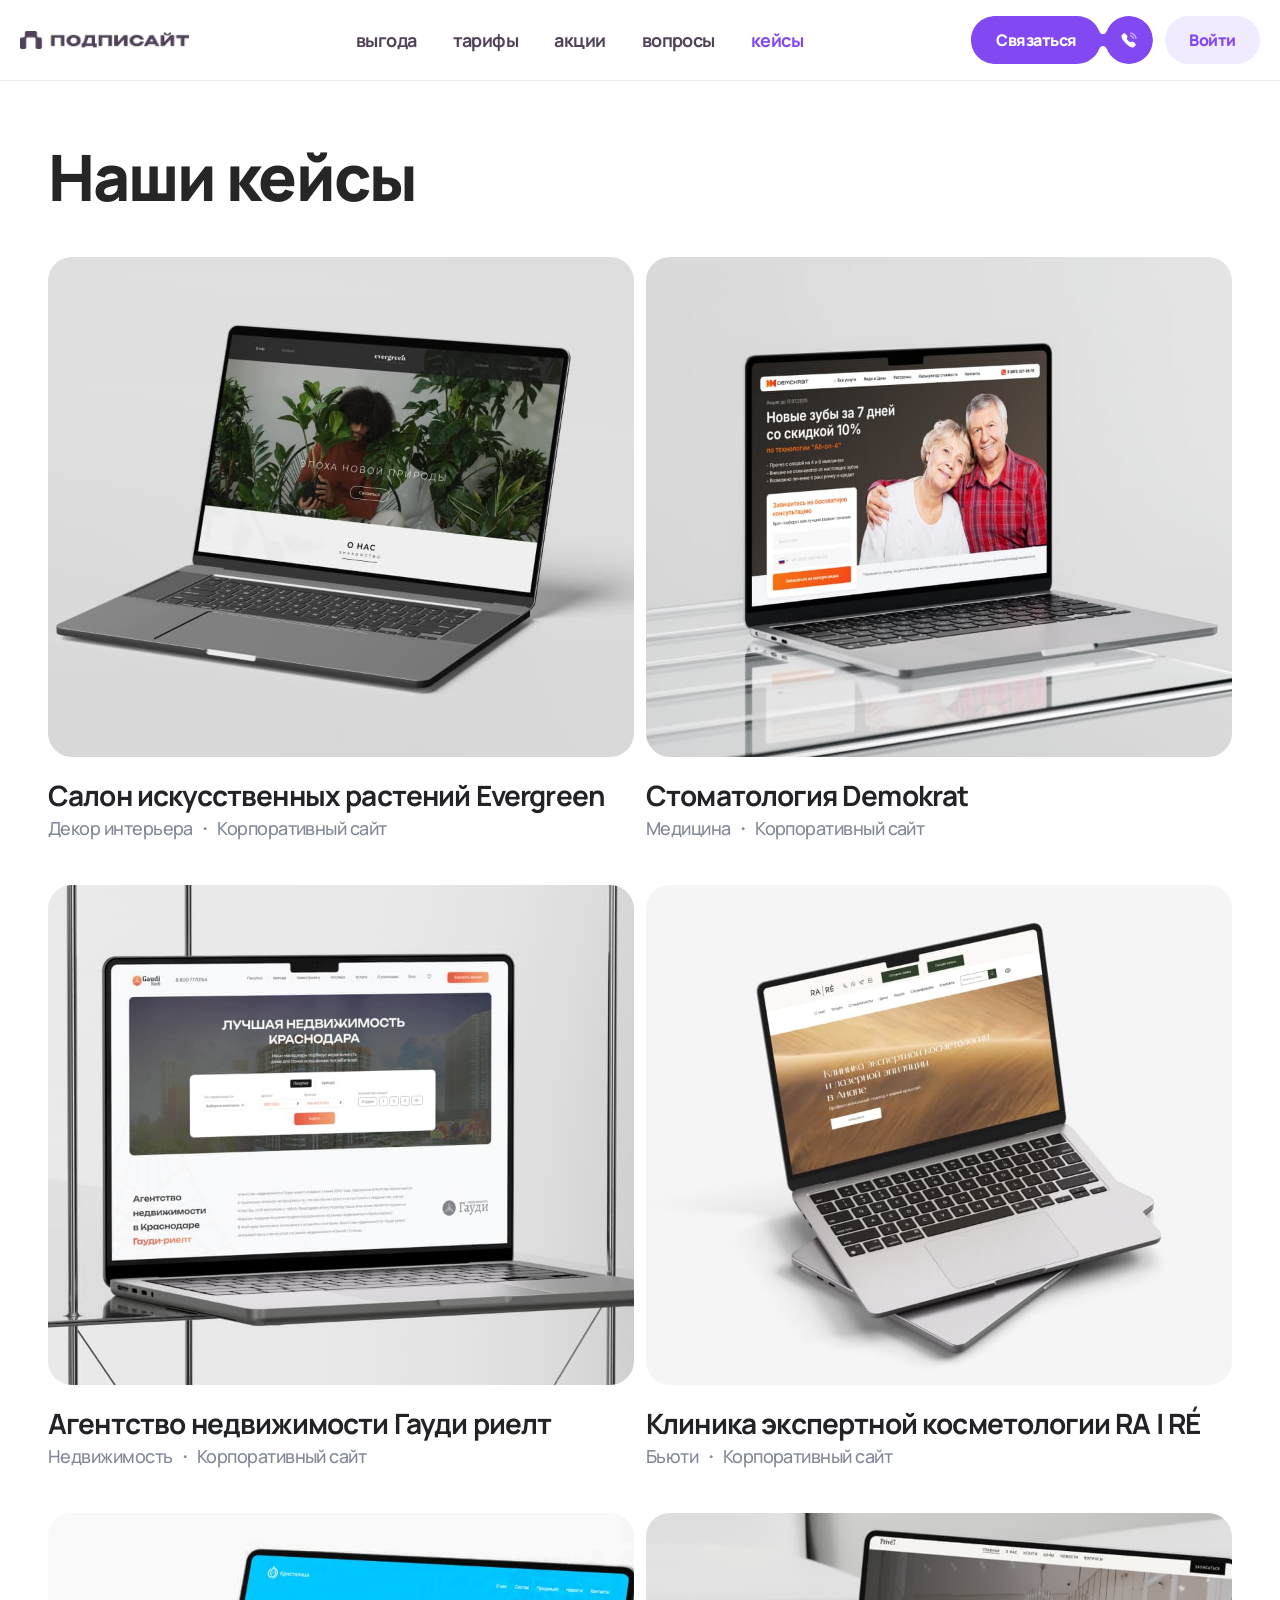
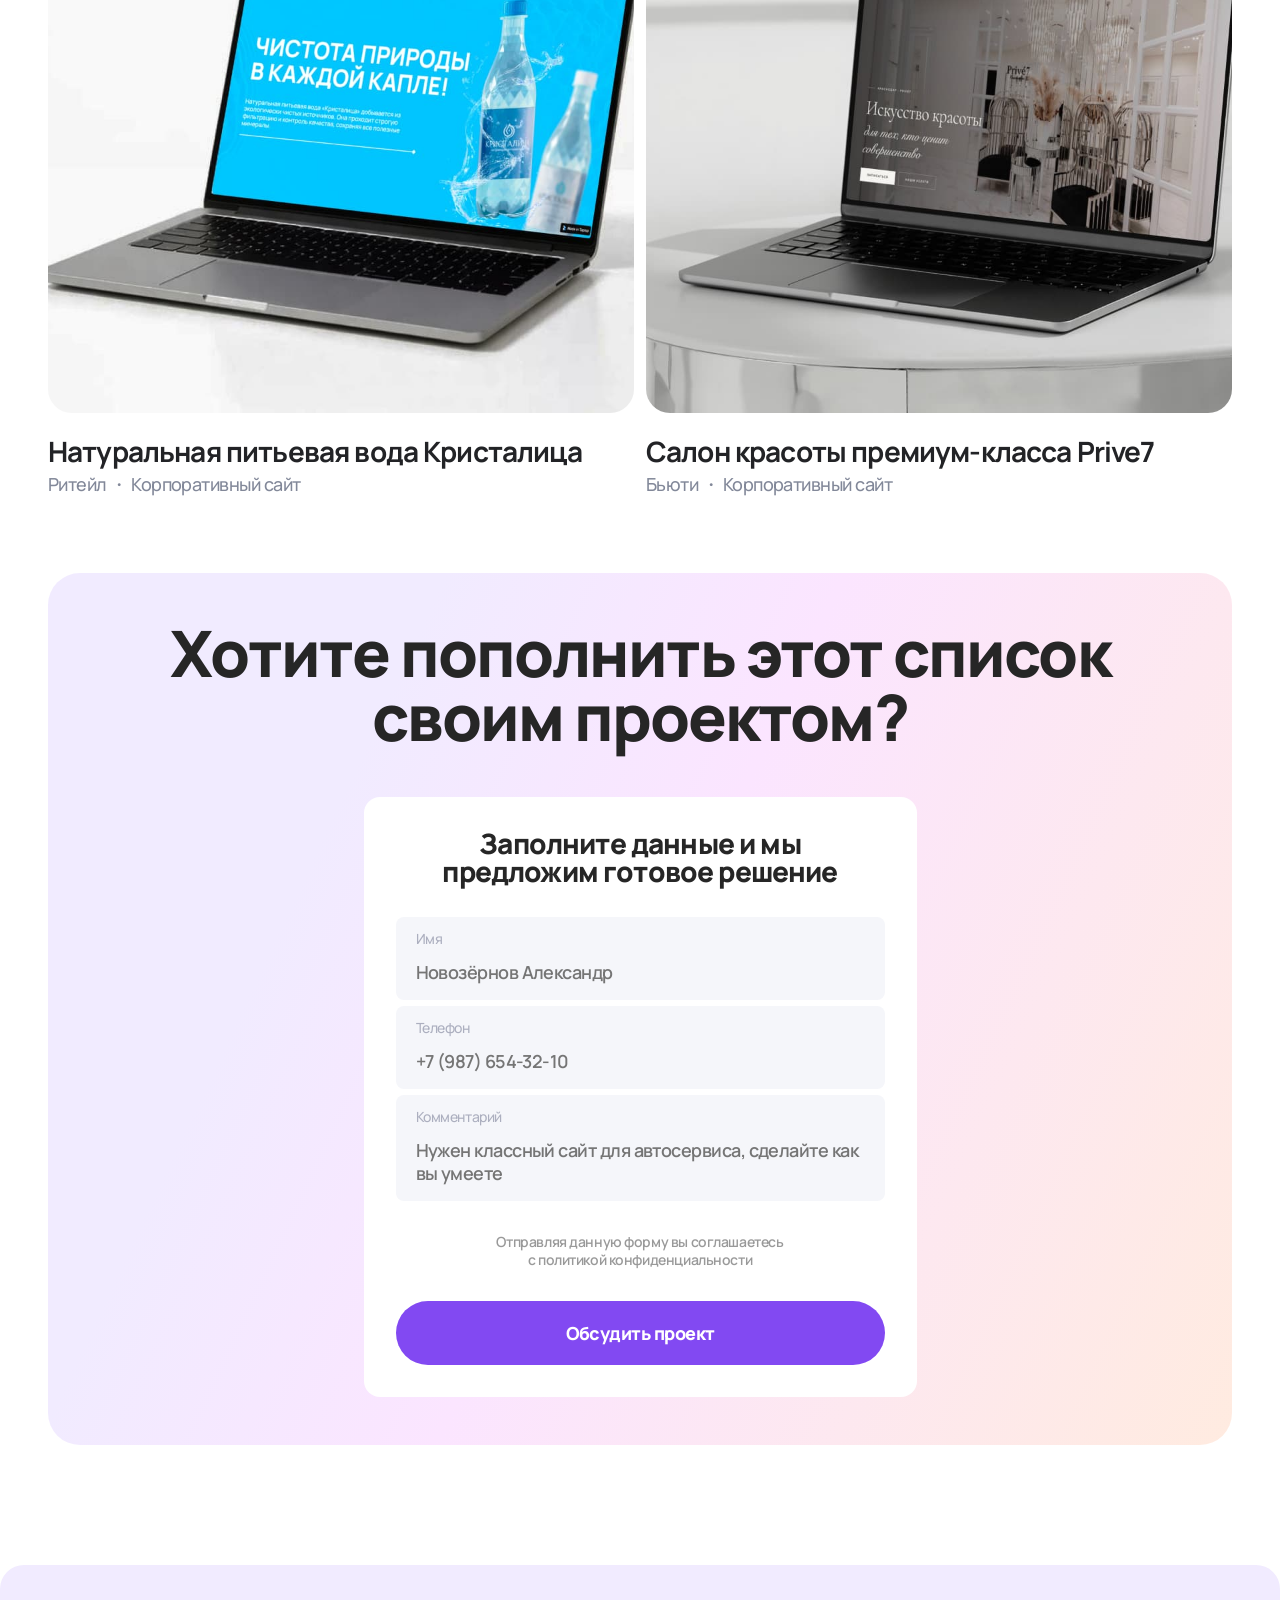
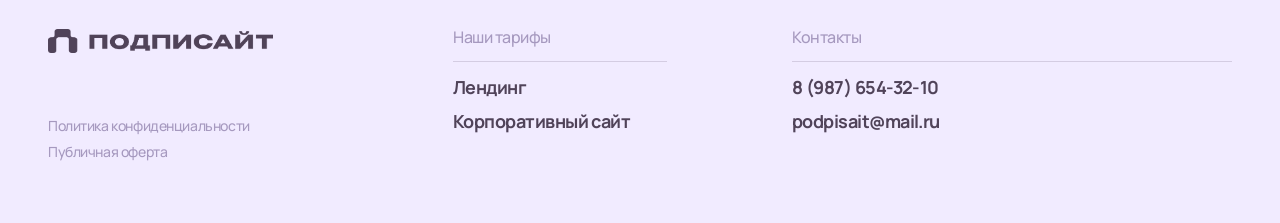
==== commit 2ecd511c: "Обновление изображений, стилей и позиционирования - Замена всех медиафайлов на сжатые версии - Испра" ====
--- a/cases.html
+++ b/cases.html
@@ -35,6 +35,8 @@
       display: flex;
       flex-direction: column;
       gap: 24px;
+      text-decoration: none;
+      cursor: pointer;
     }
     .cp-img {
       background: #f5f6fa;
@@ -270,53 +272,53 @@
     <h1 class="cp-title">Наши кейсы</h1>
     <div class="cp-grid">
 
-      <div class="cp-card">
+      <a class="cp-card" href="https://evergreenyug.ru" target="_blank" rel="noopener">
         <div class="cp-img"><img src="assets/images/case-evergreen.png" alt="Evergreen"></div>
         <div>
           <p class="cp-card-title">Салон искусственных растений Evergreen</p>
           <p class="cp-card-type">Декор интерьера ・ Корпоративный сайт</p>
         </div>
-      </div>
-
-      <div class="cp-card">
+      </a>
+
+      <a class="cp-card" href="https://demokrat-anapa.ru" target="_blank" rel="noopener">
         <div class="cp-img"><img src="assets/images/case-demokrat.png" alt="Demokrat"></div>
         <div>
           <p class="cp-card-title">Стоматология Demokrat</p>
           <p class="cp-card-type">Медицина ・ Корпоративный сайт</p>
         </div>
-      </div>
-
-      <div class="cp-card">
+      </a>
+
+      <a class="cp-card" href="https://gaudirielt.ru" target="_blank" rel="noopener">
         <div class="cp-img"><img src="assets/images/case-gaudi.png" alt="Гауди риелт"></div>
         <div>
           <p class="cp-card-title">Агентство недвижимости Гауди риелт</p>
           <p class="cp-card-type">Недвижимость ・ Корпоративный сайт</p>
         </div>
-      </div>
-
-      <div class="cp-card">
+      </a>
+
+      <a class="cp-card" href="https://rare-anapa.ru" target="_blank" rel="noopener">
         <div class="cp-img"><img src="assets/images/case-rare.png" alt="RA|RÉ"></div>
         <div>
           <p class="cp-card-title">Клиника экспертной косметологии RA | RÉ</p>
           <p class="cp-card-type">Бьюти ・ Корпоративный сайт</p>
         </div>
-      </div>
-
-      <div class="cp-card">
+      </a>
+
+      <a class="cp-card" href="https://kristalitsa.ru" target="_blank" rel="noopener">
         <div class="cp-img"><img src="assets/images/case-kristalica.png" alt="Кристалица"></div>
         <div>
           <p class="cp-card-title">Натуральная питьевая вода Кристалица</p>
           <p class="cp-card-type">Ритейл ・ Корпоративный сайт</p>
         </div>
-      </div>
-
-      <div class="cp-card">
+      </a>
+
+      <a class="cp-card" href="https://prive-7.ru" target="_blank" rel="noopener">
         <div class="cp-img"><img src="assets/images/case-prive7.png" alt="Prive7"></div>
         <div>
           <p class="cp-card-title">Салон красоты премиум-класса Prive7</p>
           <p class="cp-card-type">Бьюти ・ Корпоративный сайт</p>
         </div>
-      </div>
+      </a>
 
     </div>
   </div>
--- a/styles/main.css
+++ b/styles/main.css
@@ -88,7 +88,7 @@
   cursor: pointer;
   text-decoration: none;
   white-space: nowrap;
-  transition: opacity .2s;
+  transition: opacity .45s cubic-bezier(.22,1,.36,1), filter .45s cubic-bezier(.22,1,.36,1);
 }
 
 .btn-contact-text {
@@ -100,7 +100,7 @@
   transform: translateX(23px); /* вправо */
 }
 
-.btn-contact:hover { opacity: .9; }
+.btn-contact:hover { opacity: .9; filter: brightness(1.18) saturate(1.1); }
 .btn-contact .icon { width: 18px; height: 18px; flex-shrink: 0; margin-top: 5px; }
 
 .btn-login {
@@ -205,25 +205,25 @@
 }
 .hero-small-card .card-img {
   position: absolute;
-  bottom: -25px;
-  right: -5px;
-  width: 210px;
+  bottom: 0;
+  right: 16px;
+  width: 175px;
   height: auto;
   object-fit: contain;
   object-position: bottom right;
-   transform: rotate(8deg);
+  transform: rotate(8deg);
   transform-origin: bottom right;
 }
 
 .card-img1 {
   position: absolute;
-  bottom: -8px;
-  right: -20px;
-  width: 260px;
+  bottom: 0;
+  right: 8px;
+  width: 175px;
   height: auto;
   object-fit: contain;
   object-position: bottom right;
-   transform: rotate(8deg);
+  transform: rotate(6deg);
   transform-origin: bottom right;
 }
 
@@ -266,12 +266,13 @@
 
 .hero-phone-img {
   position: absolute;
-  bottom: -70px;
-  right: -280px;
-  width: 850px;
+  top: 143px;
+  right: 0;
+  bottom: auto;
+  width: 334px;
   height: auto;
   object-fit: contain;
-  object-position: bottom right;
+  object-position: top right;
   z-index: 1;
 }
 .hero-decoration-img {
@@ -361,6 +362,10 @@
   right: auto !important;
   width: auto !important;
   flex-shrink: 0;
+    margin-left: auto !important;
+  margin-right: auto !important;
+  display: block; /* или inline-block */
+  text-align: center;
 }
 .hero-s2-preview {
   position: relative;
@@ -372,6 +377,7 @@
   flex: 1 1 auto;
   min-height: 0;
   box-shadow: 0 20px 60px rgba(0,0,0,0.35);
+  top: 70px;
 }
 .hero-s2-preview img {
   width: 100%;
@@ -934,7 +940,7 @@
   gap: 48px 12px;
   margin-bottom: 48px;
 }
-.case-item { display: flex; flex-direction: column; gap: 24px; }
+.case-item { display: flex; flex-direction: column; gap: 24px; text-decoration: none; cursor: pointer; }
 .case-img-wrap {
   background: var(--grey-bg);
   border-radius: 24px;
@@ -1517,12 +1523,12 @@
   line-height: 1.3;
 }
 .notif-img {
- display: block;
+  display: block;
   width: 100%;
   height: 140px;
   object-fit: contain;
   object-position: bottom;
-   margin-top: 0;
+  margin-top: 0;
 }
 
 .support-wrap { overflow: visible; }
@@ -1639,17 +1645,11 @@
   padding: 10px;
   flex-shrink: 0;
 }
-.header-burger span {
+.burger-icon {
+  width: 16px;
+  height: 14px;
   display: block;
-  width: 100%;
-  height: 2px;
-  background: var(--purple);
-  border-radius: 2px;
-  transition: transform .3s, opacity .3s;
-}
-.header-burger.open span:nth-child(1) { transform: translateY(7px) rotate(45deg); }
-.header-burger.open span:nth-child(2) { opacity: 0; }
-.header-burger.open span:nth-child(3) { transform: translateY(-7px) rotate(-45deg); }
+}
 
 /* ==========================================
    MOBILE MENU
@@ -1763,15 +1763,44 @@
   border-radius: 100px;
   font-size: 14px;
 }
+
+.mobile-menu-actions .btn-contact {
+  position: relative;
+  background: transparent !important;
+  border: none;
+  overflow: visible;
+  padding-right: 42px !important;
+}
+.mobile-menu-actions .btn-contact::before {
+  content: "";
+  position: absolute;
+  inset: 0;
+  background: url('../assets/icons/btn-contact-mob.svg') center/100% 100% no-repeat;
+  z-index: 0;
+}
+.mobile-menu-actions .btn-contact > * {
+  position: relative;
+  z-index: 1;
+}
+
 .mobile-menu-card .btn-contact-text {
   display: inline !important;
   font-size: 14px;
   padding-right: 14px;
+  padding-left: 20px;
+  
 }
 .mobile-menu-card .btn-contact-phone-wrap {
   width: 42px;
   height: 42px;
   flex-shrink: 0;
+  position: absolute;
+  right: -12px;
+  top: 65%;
+  bottom: auto;
+  transform: translateY(-50%);
+  z-index: 2;
+  
 }
 
 /* ==========================================
@@ -1783,7 +1812,6 @@
   .header-burger { display: flex; }
   .header-nav { display: none; }
   .btn-login { display: none; }
-  .btn-contact-text { display: none; }
   .btn-contact {
     padding: 0;
     width: 48px;
@@ -1792,65 +1820,130 @@
     justify-content: center;
     background: var(--purple);
   }
+  .btn-contact-text { display: none; }
   .btn-contact-phone-wrap { transform: none; }
 
   /* ── HERO ── */
-  .hero-section { padding: 8px 8px 0; }
+  .hero-section {
+    margin: 0px 8px 8px;
+    padding: 16px 0;
+    border-radius: 24px;
+  }
+
   .hero-inner {
-    display: flex;
-    flex-direction: column;
-    padding: 0;
+    padding: 0 16px;
+    grid-template-columns: 1fr;
+    display: grid;
     gap: 8px;
   }
+
   /* collapse hero-left so children become direct flex items */
   /* natural HTML order: gradient → cards-row → hero-main-card (correct!) */
   .hero-left { display: contents; }
   .hero-gradient-card {
+    order: 1;
     min-height: auto;
-    padding: 24px;
-    border-radius: 16px;
-  }
-  .hero-gradient-card h1 {
-    font-size: 24px;
+    height: auto;
+    width: calc(100% - 8px);
+    padding: 48px 20px;
+    border-radius: 20px;
+  }
+
+    .hero-gradient-card h1 {
+    font-size: 20px;
     letter-spacing: -0.72px;
     max-width: none;
   }
-  .hero-cards-row { gap: 8px; }
+
+
+  .hero-main-card {
+    order: 2;
+    min-height: auto;
+    padding: clamp(20px, 5vw, 28px);
+    border-radius: 20px;
+  }
+
+  .hero-main-card h2 {
+    font-size: clamp(28px, 7vw, 38px);
+    line-height: 1.06;
+    margin-bottom: 12px;
+    max-width: 320px;
+  }
+
+  .hero-main-card .subtitle {
+    font-size: clamp(15px, 3.8vw, 18px);
+    margin-bottom: 18px;
+  }
+
+  .hero-main-card .btn-orange {
+    margin-top: clamp(120px, 38vw, 190px);
+    width: 200px;
+    padding: 15px 30px; 
+    font-size: 14px;
+  }
+
+  .hero-phone-img {
+    top: 67px;
+    right: 0;
+    bottom: 0;
+    width: auto;
+    height: calc(100% - 67px);
+    object-position: bottom right;
+  }
+
+ .hero-main-card .arrow-btn {
+    width: 30px;    /* было, например, 40px */
+    height: 30px;
+    right: 5px;
+    top: 47%;
+    bottom: auto;
+    transform: translateY(-50%);
+  }
+  .hero-decoration-img {
+    width: 360px;
+    opacity: 0.35;
+    left: 52%;
+  }
+
+  .hero-cards-row {
+    order: 3;
+    grid-template-columns: 1fr 1fr;
+    gap: 8px;
+    align-items: stretch;
+    
+  }
+
   .hero-small-card {
-    min-height: 156px;
-    padding: 20px;
-    border-radius: 16px;
-  }
-  .hero-small-card h3 { font-size: 16px; letter-spacing: -0.48px; margin-bottom: 8px; }
-  .hero-small-card p  { font-size: 10px; letter-spacing: -0.3px; }
-  .hero-small-card .card-img { width: 120px; }
-  .card-img1 { width: 130px; }
-  .hero-main-card {
-    min-height: 440px;
-    padding: 24px 24px 88px;
-    border-radius: 16px;
-    overflow: visible;
-  }
-  .hero-main-card h2 { font-size: 28px; letter-spacing: -0.84px; }
-  .hero-main-card .subtitle { font-size: 14px; margin-bottom: 0; }
-  .hero-main-card .btn-orange {
-    position: absolute;
-    bottom: 20px;
-    left: 24px;
-    right: 24px;
-    width: auto;
-    margin-top: 0;
-    text-align: center;
-  }
-  .hero-phone-img {
-    width: 220px;
-    height: auto;
-    bottom: -80px;
-    right: auto;
-    left: 50%;
-    transform: translateX(-20%);
-    object-fit: contain;
-    object-position: top center;
+    min-height: 170px;
+    padding: clamp(16px, 4vw, 20px);
+    border-radius: 20px;
+    overflow: hidden;
+  }
+
+  .hero-small-card h3 {
+    font-size: clamp(15px, 3.7vw, 20px);
+    line-height: 1.12;
+    margin-bottom: 10px;
+    letter-spacing: -0.02em;
+  }
+
+  .hero-small-card p {
+    font-size: 10px; 
+    letter-spacing: -0.3px; 
+  }
+
+  .hero-small-card .card-img {
+    width: 90px;
+    bottom: 0;
+    right: 0;
+    top: auto;
+  }
+
+  .card-img1 {
+    width: 90px;
+    bottom: 0;
+    right: 0;
+    top: auto;
   }
 
   /* Slide 2 mobile */
@@ -1866,6 +1959,7 @@
   .hero-s2-preview {
     max-width: 227px;
     flex: 1 1 auto;
+    top: 30px;
   }
   .hero-s2-btn {
     position: relative !important;
@@ -1928,7 +2022,7 @@
   .how-step {
     flex-direction: row;
     flex-wrap: wrap;
-    align-items: flex-start;
+     align-items: center;
     gap: 0 8px;
     padding: 20px;
     border-radius: 12px;
@@ -1983,16 +2077,106 @@
   .why-img-wrap--support {
     height: 240px;
     border-radius: 16px;
-    overflow: hidden !important;
+    overflow: visible !important;
   }
   .why-img-wrap > img.main-bg { border-radius: 16px; }
   .why-img-wrap .screen-main-bg {
     object-fit: contain;
     object-position: bottom center;
   }
-  /* Hide overflowing decorative elements on mobile */
-  .why-img-wrap > div,
-  .why-img-wrap .notif-card { display: none; }
+   .why-img-wrap::before,
+  .why-img-wrap::after {
+    content: "";
+    position: absolute;
+    pointer-events: none;
+    z-index: 4;
+    background-size: contain;
+    background-repeat: no-repeat;
+    background-position: center;
+  }
+
+  .why-img-wrap--savings::before {
+    width: 100px;
+    height: 100px;
+    right: -18px;
+    top: -20px;
+    background-image: url('../assets/images/piggy-bank.png');
+    transform: rotate(-10deg);
+  }
+
+   .why-img-wrap--savings::after {
+    width: 150px;
+    height: 150px;
+    left: -28px;
+    top: 120px;
+    background-image: url('../assets/images/hero-person-mob.png');
+  }
+
+  
+  .why-section .why-block:nth-of-type(2) .why-img-wrap--support::before {
+    width: 150px;
+    height: 150px;
+    right: -18px;
+    top: -46px;
+    background-image: url('../assets/images/error-404.png');
+  }
+
+  .why-section .why-block:nth-of-type(2) .why-img-wrap--support::after {
+    width: 229px;
+    height: 229px;
+    left: calc(50% - 150px);
+    top: 10px;
+    background-image: url('../assets/images/screen-illustration.png');
+    transform: rotate(-6deg);
+  }
+ /* Hide original oversized decorative layers in mobile; keep compact pseudo-icons */
+  .why-img-wrap--savings > div,
+  .why-section .why-block:nth-of-type(2) .why-img-wrap--support > div,
+.why-section .why-block:nth-of-type(2) .why-img-wrap--support .notif-card {
+  display: none;
+}
+ 
+ 
+  .why-section .why-block:nth-of-type(3) .why-img-wrap--support::after {
+    width: 100px;
+    height: 100px;
+    right: -25px;
+    bottom: -26px;
+    top: 100px;
+    background-image: url('../assets/images/team-character.png');
+  }
+  
+  /* Hide original oversized decorative layers in mobile; keep compact pseudo-icons */
+  .why-img-wrap--savings > div,
+  .why-section .why-block:nth-of-type(3) .why-img-wrap--support > div,
+.why-section .why-block:nth-of-type(2) .why-img-wrap--support .notif-card {
+  display: none;
+}
+
+.why-section .why-block:nth-of-type(3) .why-img-wrap--support .notif-card {
+  display: block;
+    position: absolute;
+    left: 30px;
+    bottom: -18px;
+    z-index: 5;
+    width: 290px;
+    top: -110;
+    transform: scale(0.5);
+    transform-origin: left bottom;
+  }
+
+  .why-section .why-block:nth-of-type(3) .why-img-wrap--support .notif-card .notif-close {
+    right: 8px;
+    top: 8px;
+    left: auto;
+  }
+
+
+  /* SEO card icon tweak only (mobile, second addons card) */
+  .addons-grid .flip-card:nth-child(2) .flip-front-img {
+    max-height: 46%;
+    right: 6px;
+  }
 
   /* ── PLANS ── */
   .plans-section { padding: 40px 8px 0; }
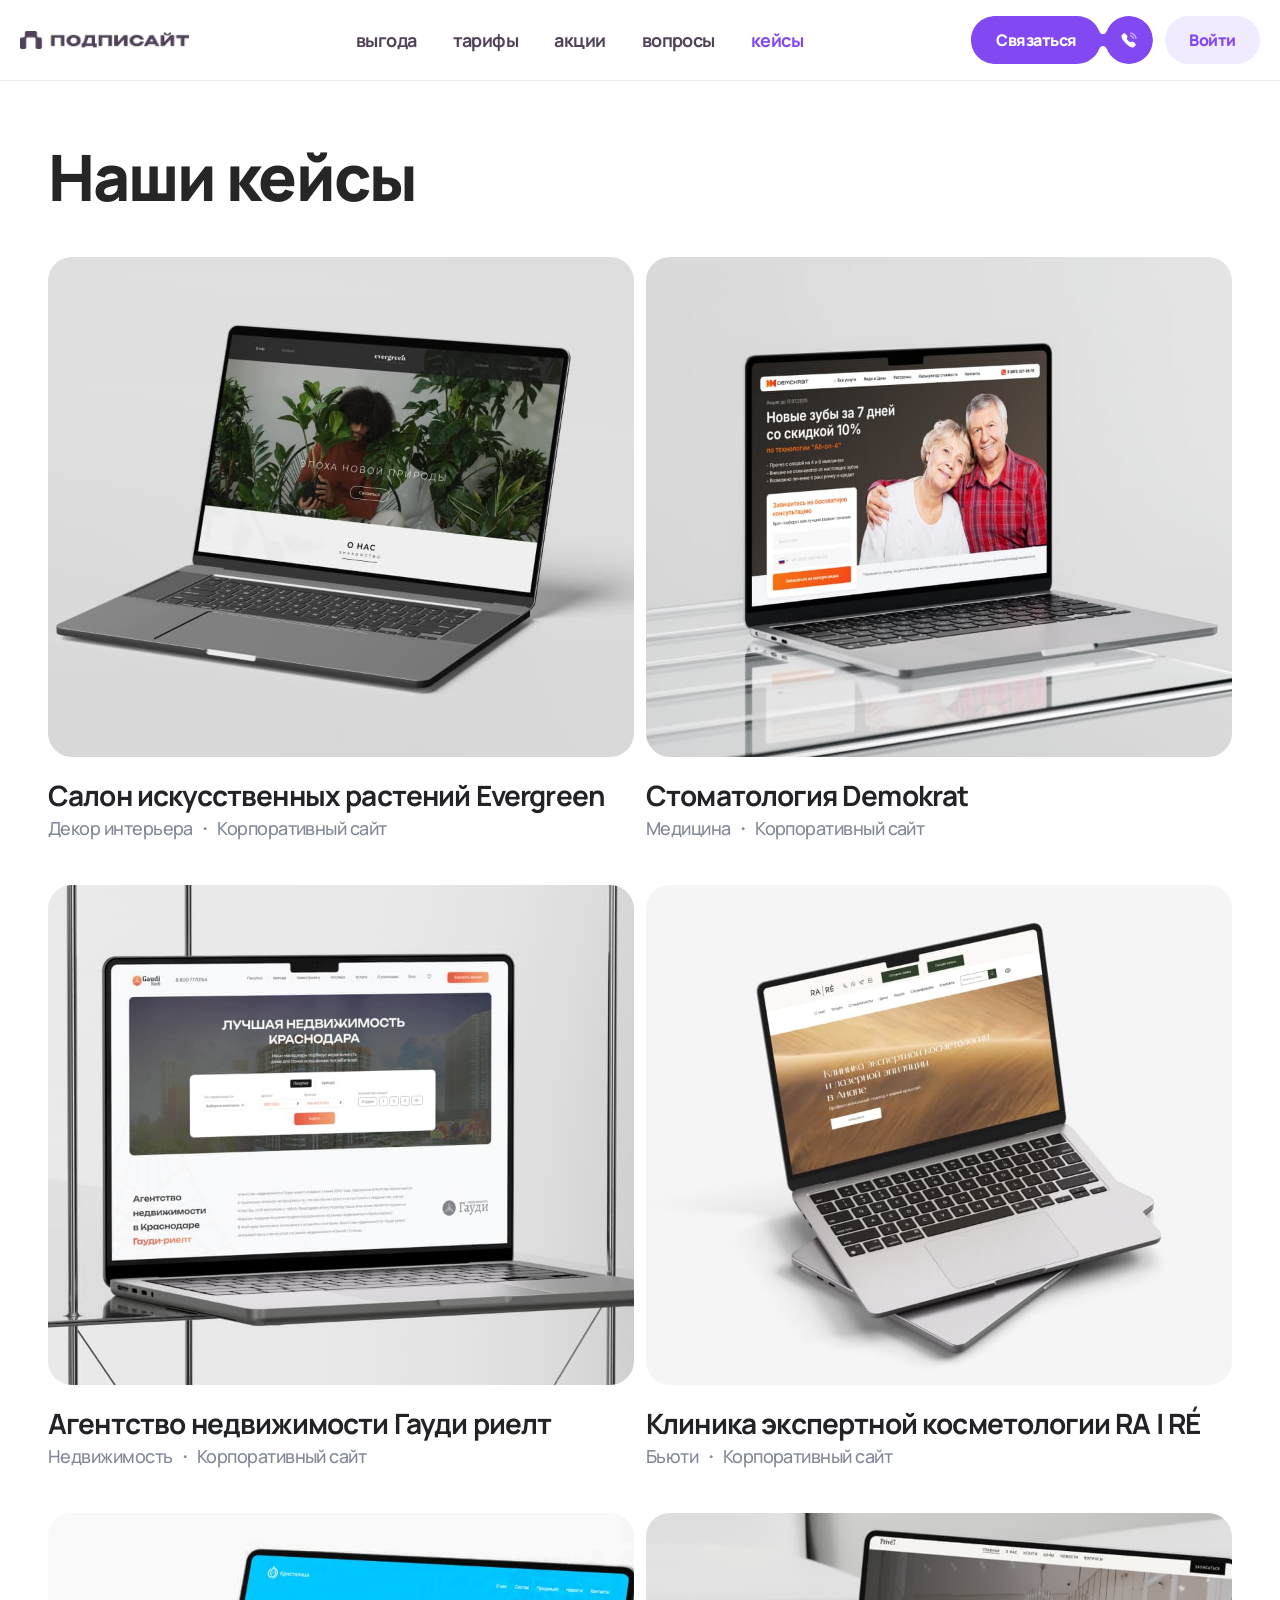
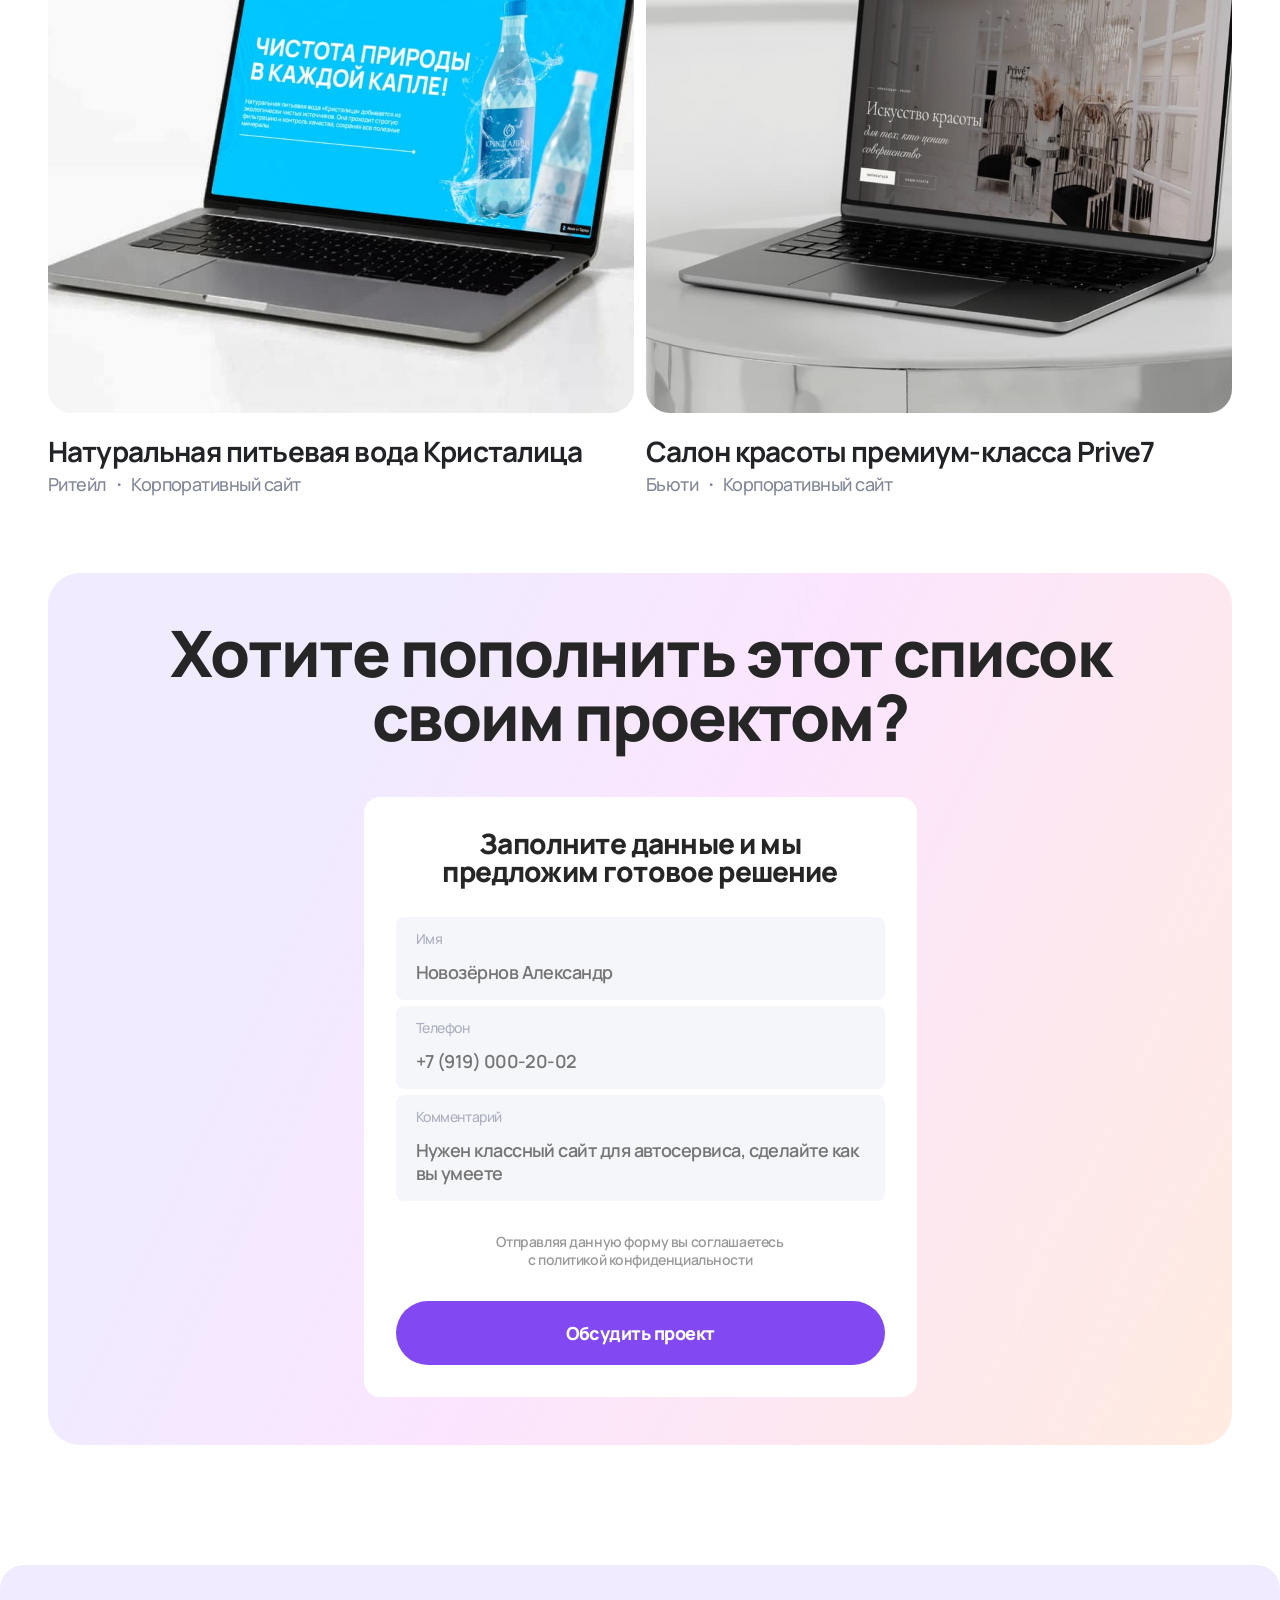
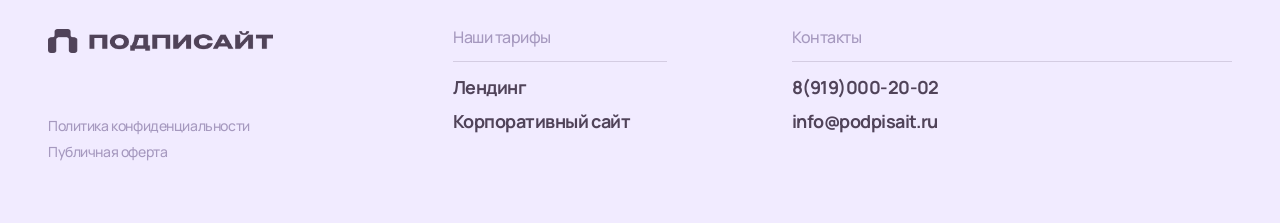
==== commit da191675: "Обновление контактов, форм и Telegram-интеграция - Телефон заменён на 8(919)000-20-02, почта на info" ====
--- a/cases.html
+++ b/cases.html
@@ -213,7 +213,7 @@
     </nav>
 
     <div class="header-actions">
-      <a class="btn-contact" href="tel:+79876543210">
+      <a class="btn-contact" href="tel:+79190002002">
         <span class="btn-contact-text">Связаться</span>
         <span class="btn-contact-phone-wrap">
           <img class="icon" src="assets/icons/calling.png" alt="">
@@ -244,8 +244,8 @@
       <p class="mobile-menu-label">связаться</p>
       <div class="mobile-menu-divider"></div>
       <div class="mobile-menu-links">
-        <a href="tel:+79876543210">8 (987) 654-32-10</a>
-        <a href="mailto:podpisait@mail.ru">podpisait@mail.ru</a>
+        <a href="tel:+79190002002">8(919)000-20-02</a>
+        <a href="mailto:info@podpisait.ru">info@podpisait.ru</a>
       </div>
     </div>
   </div>
@@ -331,21 +331,21 @@
     <div class="cp-form-card">
       <h3 class="cp-form-title">Заполните данные и мы предложим готовое решение</h3>
       <div class="cp-fields">
-        <div class="cp-field">
+        <div class="cp-field" id="cpNameField">
           <label>Имя</label>
-          <input type="text" placeholder="Новозёрнов Александр">
-        </div>
-        <div class="cp-field">
+          <input id="cpName" type="text" placeholder="Новозёрнов Александр">
+        </div>
+        <div class="cp-field" id="cpPhoneField">
           <label>Телефон</label>
-          <input type="tel" placeholder="+7 (987) 654-32-10">
+          <input id="cpPhone" type="tel" placeholder="+7 (919) 000-20-02">
         </div>
         <div class="cp-field">
           <label>Комментарий</label>
-          <textarea placeholder="Нужен классный сайт для автосервиса, сделайте как вы умеете"></textarea>
+          <textarea id="cpComment" placeholder="Нужен классный сайт для автосервиса, сделайте как вы умеете"></textarea>
         </div>
       </div>
       <p class="cp-privacy">Отправляя данную форму вы соглашаетесь<br>с политикой конфиденциальности</p>
-      <button class="cp-btn">Обсудить проект</button>
+      <button class="cp-btn" onclick="submitCpForm()">Обсудить проект</button>
     </div>
   </div>
 </div>
@@ -373,13 +373,85 @@
         <p class="footer-col-title">Контакты</p>
         <div class="footer-divider"></div>
         <div class="footer-col-items">
-          <a href="tel:+79876543210">8 (987) 654-32-10</a>
-          <a href="mailto:podpisait@mail.ru">podpisait@mail.ru</a>
+          <a href="tel:+79190002002">8(919)000-20-02</a>
+          <a href="mailto:info@podpisait.ru">info@podpisait.ru</a>
         </div>
       </div>
     </div>
   </div>
 </footer>
 
+<!-- ═══════════ FORM SUCCESS POPUP ═══════════ -->
+<div class="form-popup-overlay" id="formSuccessPopup" onclick="if(event.target===this)closeSuccessPopup()">
+  <div class="form-popup">
+    <button class="form-popup-close" onclick="closeSuccessPopup()">✕</button>
+    <p class="form-popup-title">Готово!</p>
+    <p class="form-popup-text">Спасибо за сообщение — мы уже его читаем.<br>Скоро вернёмся с ответом и обсудим детали.</p>
+    <img class="form-popup-img" src="assets/images/popup-plane.png" alt="">
+  </div>
+</div>
+
+<style>
+.cp-field.error { background: #fff0f2; }
+.cp-field.error label { color: #e03060; }
+</style>
+
+<script>
+const TG_TOKEN = 'YOUR_BOT_TOKEN';
+const TG_CHAT  = '@podpisait';
+
+function isValidPhone(p) { return p.replace(/\D/g,'').length >= 10; }
+
+function setFieldError(el, msg) {
+  el.classList.add('error');
+  let e = el.querySelector('.field-error-msg');
+  if (!e) { e = document.createElement('p'); e.className = 'field-error-msg'; e.style.cssText = 'font-size:12px;font-weight:500;color:#e03060;letter-spacing:-.36px;margin:0 0 4px'; el.appendChild(e); }
+  e.textContent = msg;
+}
+function clearFieldError(el) {
+  el.classList.remove('error');
+  const e = el.querySelector('.field-error-msg');
+  if (e) e.remove();
+}
+function openSuccessPopup() {
+  document.getElementById('formSuccessPopup').classList.add('open');
+  document.body.style.overflow = 'hidden';
+}
+function closeSuccessPopup() {
+  document.getElementById('formSuccessPopup').classList.remove('open');
+  document.body.style.overflow = '';
+}
+async function submitCpForm() {
+  const nameEl = document.getElementById('cpName');
+  const phoneEl = document.getElementById('cpPhone');
+  const nameField = document.getElementById('cpNameField');
+  const phoneField = document.getElementById('cpPhoneField');
+  const comment = document.getElementById('cpComment');
+
+  clearFieldError(nameField); clearFieldError(phoneField);
+  let ok = true;
+  if (!nameEl.value.trim())              { setFieldError(nameField,  'Введите имя'); ok = false; }
+  if (!phoneEl.value.trim())             { setFieldError(phoneField, 'Введите номер телефона'); ok = false; }
+  else if (!isValidPhone(phoneEl.value)) { setFieldError(phoneField, 'Неверный формат номера'); ok = false; }
+  if (!ok) return;
+
+  const text = `📋 <b>Новая заявка</b> (кейсы)\n\n👤 Имя: ${nameEl.value.trim()}\n📞 Телефон: ${phoneEl.value.trim()}${comment.value.trim() ? '\n💬 ' + comment.value.trim() : ''}`;
+  try {
+    await fetch(`https://api.telegram.org/bot${TG_TOKEN}/sendMessage`, {
+      method: 'POST', headers: {'Content-Type':'application/json'},
+      body: JSON.stringify({chat_id: TG_CHAT, text, parse_mode: 'HTML'})
+    });
+  } catch(e) {}
+
+  nameEl.value = ''; phoneEl.value = ''; comment.value = '';
+  openSuccessPopup();
+}
+document.addEventListener('DOMContentLoaded', () => {
+  ['cpName','cpPhone'].forEach(id => {
+    const el = document.getElementById(id);
+    if (el) el.addEventListener('input', () => clearFieldError(el.closest('.cp-field')));
+  });
+});
+</script>
 </body>
 </html>
--- a/styles/main.css
+++ b/styles/main.css
@@ -1378,6 +1378,77 @@
   line-height: 1.3;
 }
 .form-field textarea { min-height: 46px; }
+.form-field.error { background: #fff0f2; transition: background .2s; }
+.form-field.error label { color: #e03060; }
+.field-error-msg {
+  font-size: 12px;
+  font-weight: 500;
+  color: #e03060;
+  letter-spacing: -0.36px;
+  margin: -8px 0 0;
+}
+
+/* ── Success popup ── */
+.form-popup-overlay {
+  display: none;
+  position: fixed;
+  inset: 0;
+  background: rgba(0,0,0,0.45);
+  z-index: 900;
+  align-items: center;
+  justify-content: center;
+  padding: 16px;
+}
+.form-popup-overlay.open { display: flex; }
+.form-popup {
+  background: #fff;
+  border-radius: 20px;
+  padding: 36px 48px;
+  width: 420px;
+  max-width: 100%;
+  display: flex;
+  flex-direction: column;
+  align-items: center;
+  gap: 20px;
+  position: relative;
+}
+.form-popup-title {
+  font-size: 24px;
+  font-weight: 800;
+  color: #262626;
+  letter-spacing: -0.72px;
+  text-align: center;
+  margin: 0;
+}
+.form-popup-text {
+  font-size: 16px;
+  font-weight: 500;
+  color: #737580;
+  letter-spacing: -0.48px;
+  text-align: center;
+  line-height: 1.5;
+  margin: 0;
+}
+.form-popup-img { width: 200px; height: auto; display: block; }
+.form-popup-close {
+  position: absolute;
+  top: 16px;
+  right: 16px;
+  width: 28px;
+  height: 28px;
+  background: #f5f6fa;
+  border: none;
+  border-radius: 100px;
+  cursor: pointer;
+  display: flex;
+  align-items: center;
+  justify-content: center;
+  font-size: 14px;
+  color: #737580;
+  line-height: 1;
+}
+.form-popup-close:hover { background: #ebebeb; }
+
 .form-privacy {
   font-size: 14px;
   font-weight: 600;
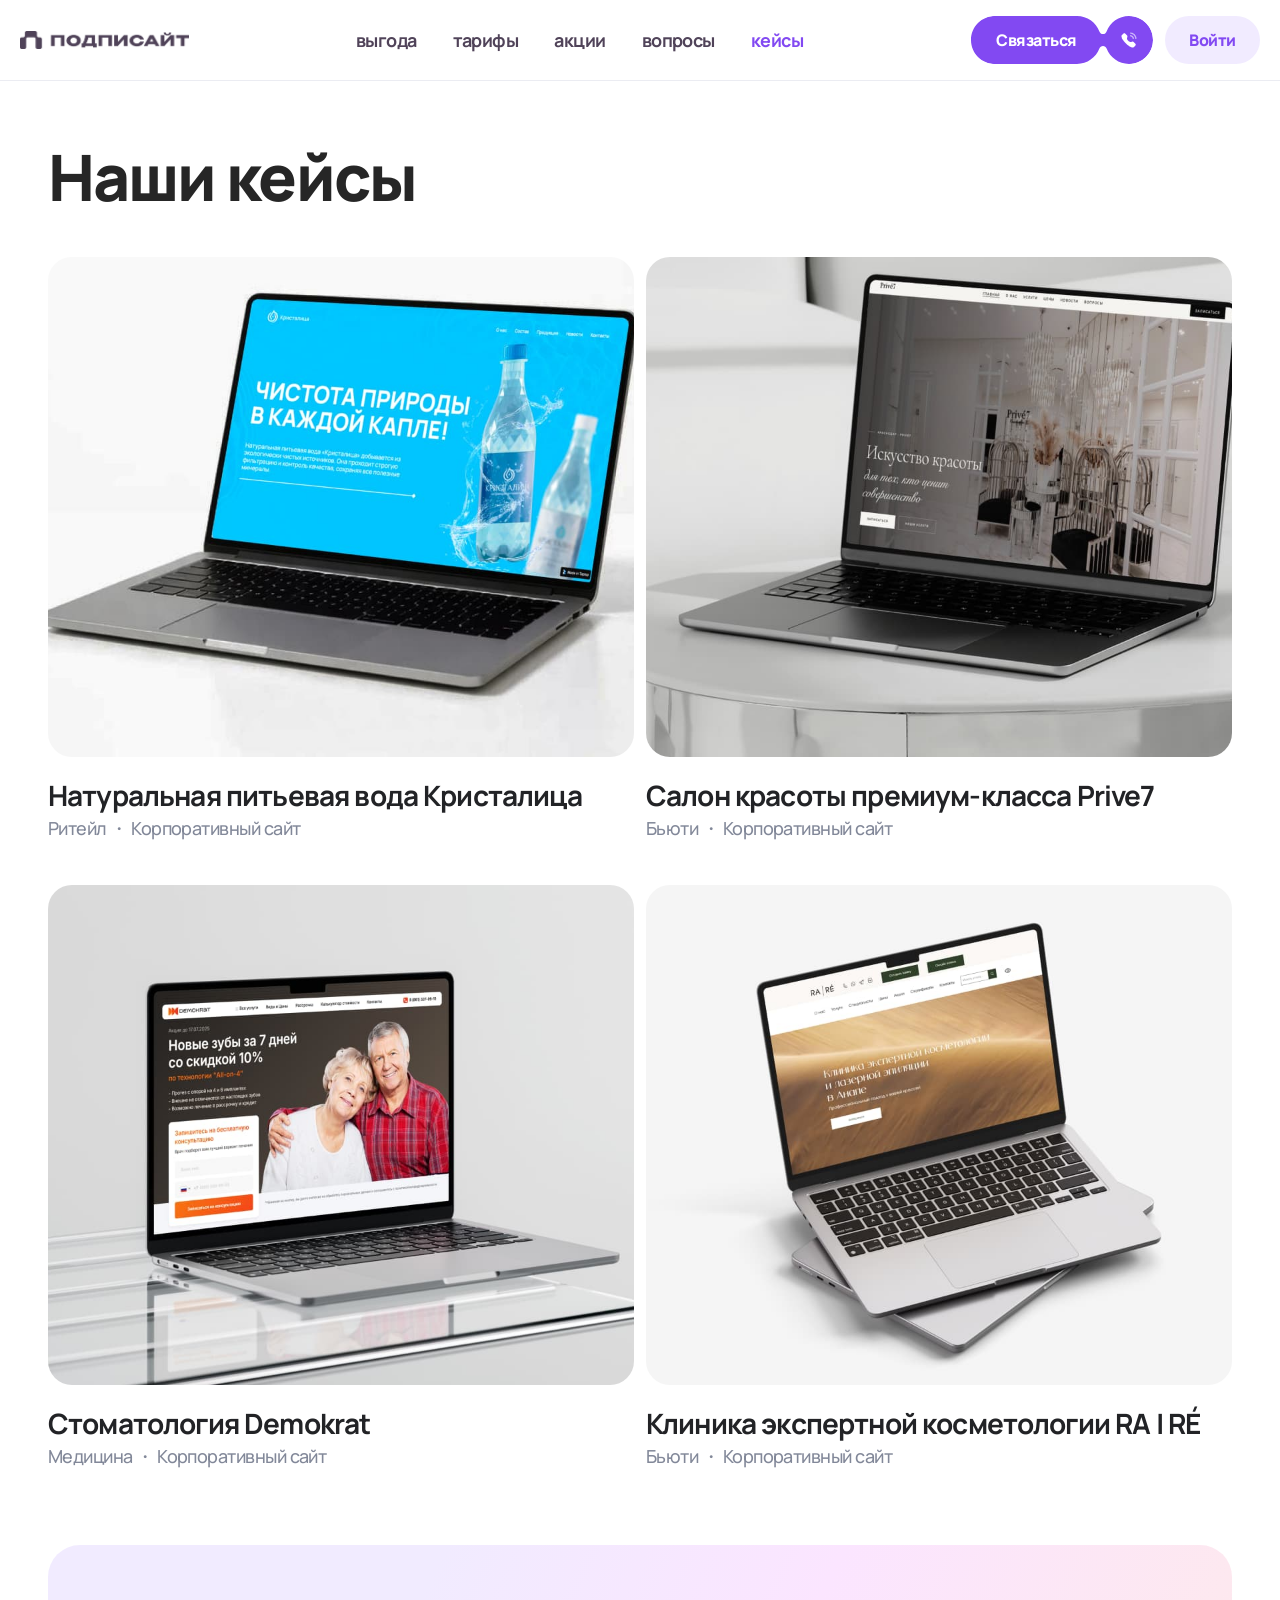
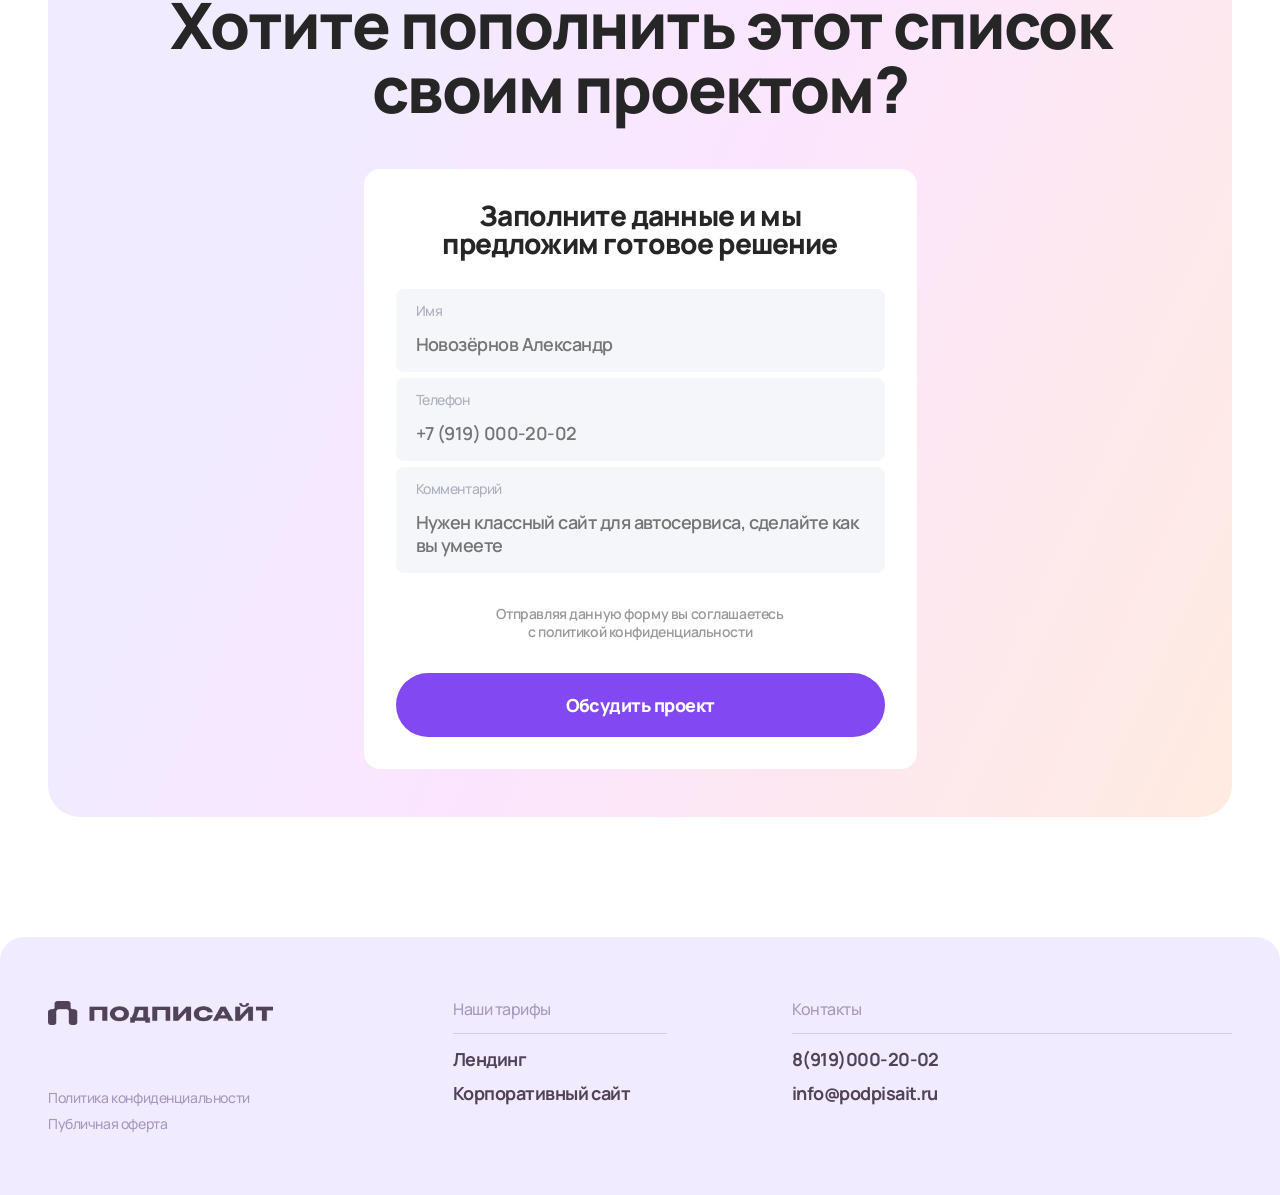
==== commit 0ee25e3a: "Обновление тарифов, кейсов и текста баннера - Лендинг: 3 обращения, Корпоративный сайт: 5 обращений " ====
--- a/cases.html
+++ b/cases.html
@@ -272,11 +272,19 @@
     <h1 class="cp-title">Наши кейсы</h1>
     <div class="cp-grid">
 
-      <a class="cp-card" href="https://evergreenyug.ru" target="_blank" rel="noopener">
-        <div class="cp-img"><img src="assets/images/case-evergreen.png" alt="Evergreen"></div>
+      <a class="cp-card" href="https://kristalitsa.ru" target="_blank" rel="noopener">
+        <div class="cp-img"><img src="assets/images/case-kristalica.png" alt="Кристалица"></div>
         <div>
-          <p class="cp-card-title">Салон искусственных растений Evergreen</p>
-          <p class="cp-card-type">Декор интерьера ・ Корпоративный сайт</p>
+          <p class="cp-card-title">Натуральная питьевая вода Кристалица</p>
+          <p class="cp-card-type">Ритейл ・ Корпоративный сайт</p>
+        </div>
+      </a>
+
+      <a class="cp-card" href="https://prive-7.ru" target="_blank" rel="noopener">
+        <div class="cp-img"><img src="assets/images/case-prive7.png" alt="Prive7"></div>
+        <div>
+          <p class="cp-card-title">Салон красоты премиум-класса Prive7</p>
+          <p class="cp-card-type">Бьюти ・ Корпоративный сайт</p>
         </div>
       </a>
 
@@ -288,34 +296,10 @@
         </div>
       </a>
 
-      <a class="cp-card" href="https://gaudirielt.ru" target="_blank" rel="noopener">
-        <div class="cp-img"><img src="assets/images/case-gaudi.png" alt="Гауди риелт"></div>
-        <div>
-          <p class="cp-card-title">Агентство недвижимости Гауди риелт</p>
-          <p class="cp-card-type">Недвижимость ・ Корпоративный сайт</p>
-        </div>
-      </a>
-
       <a class="cp-card" href="https://rare-anapa.ru" target="_blank" rel="noopener">
         <div class="cp-img"><img src="assets/images/case-rare.png" alt="RA|RÉ"></div>
         <div>
           <p class="cp-card-title">Клиника экспертной косметологии RA | RÉ</p>
-          <p class="cp-card-type">Бьюти ・ Корпоративный сайт</p>
-        </div>
-      </a>
-
-      <a class="cp-card" href="https://kristalitsa.ru" target="_blank" rel="noopener">
-        <div class="cp-img"><img src="assets/images/case-kristalica.png" alt="Кристалица"></div>
-        <div>
-          <p class="cp-card-title">Натуральная питьевая вода Кристалица</p>
-          <p class="cp-card-type">Ритейл ・ Корпоративный сайт</p>
-        </div>
-      </a>
-
-      <a class="cp-card" href="https://prive-7.ru" target="_blank" rel="noopener">
-        <div class="cp-img"><img src="assets/images/case-prive7.png" alt="Prive7"></div>
-        <div>
-          <p class="cp-card-title">Салон красоты премиум-класса Prive7</p>
           <p class="cp-card-type">Бьюти ・ Корпоративный сайт</p>
         </div>
       </a>
@@ -382,19 +366,25 @@
 </footer>
 
 <!-- ═══════════ FORM SUCCESS POPUP ═══════════ -->
-<div class="form-popup-overlay" id="formSuccessPopup" onclick="if(event.target===this)closeSuccessPopup()">
-  <div class="form-popup">
-    <button class="form-popup-close" onclick="closeSuccessPopup()">✕</button>
-    <p class="form-popup-title">Готово!</p>
-    <p class="form-popup-text">Спасибо за сообщение — мы уже его читаем.<br>Скоро вернёмся с ответом и обсудим детали.</p>
-    <img class="form-popup-img" src="assets/images/popup-plane.png" alt="">
+<style>
+#formSuccessPopup{display:none;position:fixed;inset:0;background:rgba(0,0,0,.45);z-index:9000;align-items:center;justify-content:center;padding:16px}
+#formSuccessPopup .fp-card{background:#fff;border-radius:20px;padding:36px 48px;width:420px;max-width:100%;display:flex;flex-direction:column;align-items:center;gap:20px;position:relative}
+#formSuccessPopup .fp-close{position:absolute;top:16px;right:16px;width:28px;height:28px;background:#f5f6fa;border:none;border-radius:100px;cursor:pointer;font-size:14px;color:#737580;display:flex;align-items:center;justify-content:center}
+#formSuccessPopup .fp-close:hover{background:#e8e8e8}
+#formSuccessPopup .fp-title{font-size:24px;font-weight:800;color:#262626;letter-spacing:-.72px;text-align:center;margin:0;font-family:'Manrope',sans-serif}
+#formSuccessPopup .fp-text{font-size:16px;font-weight:500;color:#737580;letter-spacing:-.48px;text-align:center;line-height:1.5;margin:0;font-family:'Manrope',sans-serif}
+#formSuccessPopup .fp-img{width:200px;height:auto;display:block}
+.cp-field.error{background:#fff0f2}
+.cp-field.error label{color:#e03060}
+</style>
+<div id="formSuccessPopup" onclick="if(event.target===this)closeSuccessPopup()">
+  <div class="fp-card">
+    <button class="fp-close" onclick="closeSuccessPopup()">✕</button>
+    <p class="fp-title">Готово!</p>
+    <p class="fp-text">Спасибо за сообщение — мы уже его читаем.<br>Скоро вернёмся с ответом и обсудим детали.</p>
+    <img class="fp-img" src="assets/images/popup-plane.png" alt="">
   </div>
 </div>
-
-<style>
-.cp-field.error { background: #fff0f2; }
-.cp-field.error label { color: #e03060; }
-</style>
 
 <script>
 const TG_TOKEN = 'YOUR_BOT_TOKEN';
@@ -414,11 +404,11 @@
   if (e) e.remove();
 }
 function openSuccessPopup() {
-  document.getElementById('formSuccessPopup').classList.add('open');
+  document.getElementById('formSuccessPopup').style.display = 'flex';
   document.body.style.overflow = 'hidden';
 }
 function closeSuccessPopup() {
-  document.getElementById('formSuccessPopup').classList.remove('open');
+  document.getElementById('formSuccessPopup').style.display = 'none';
   document.body.style.overflow = '';
 }
 async function submitCpForm() {
